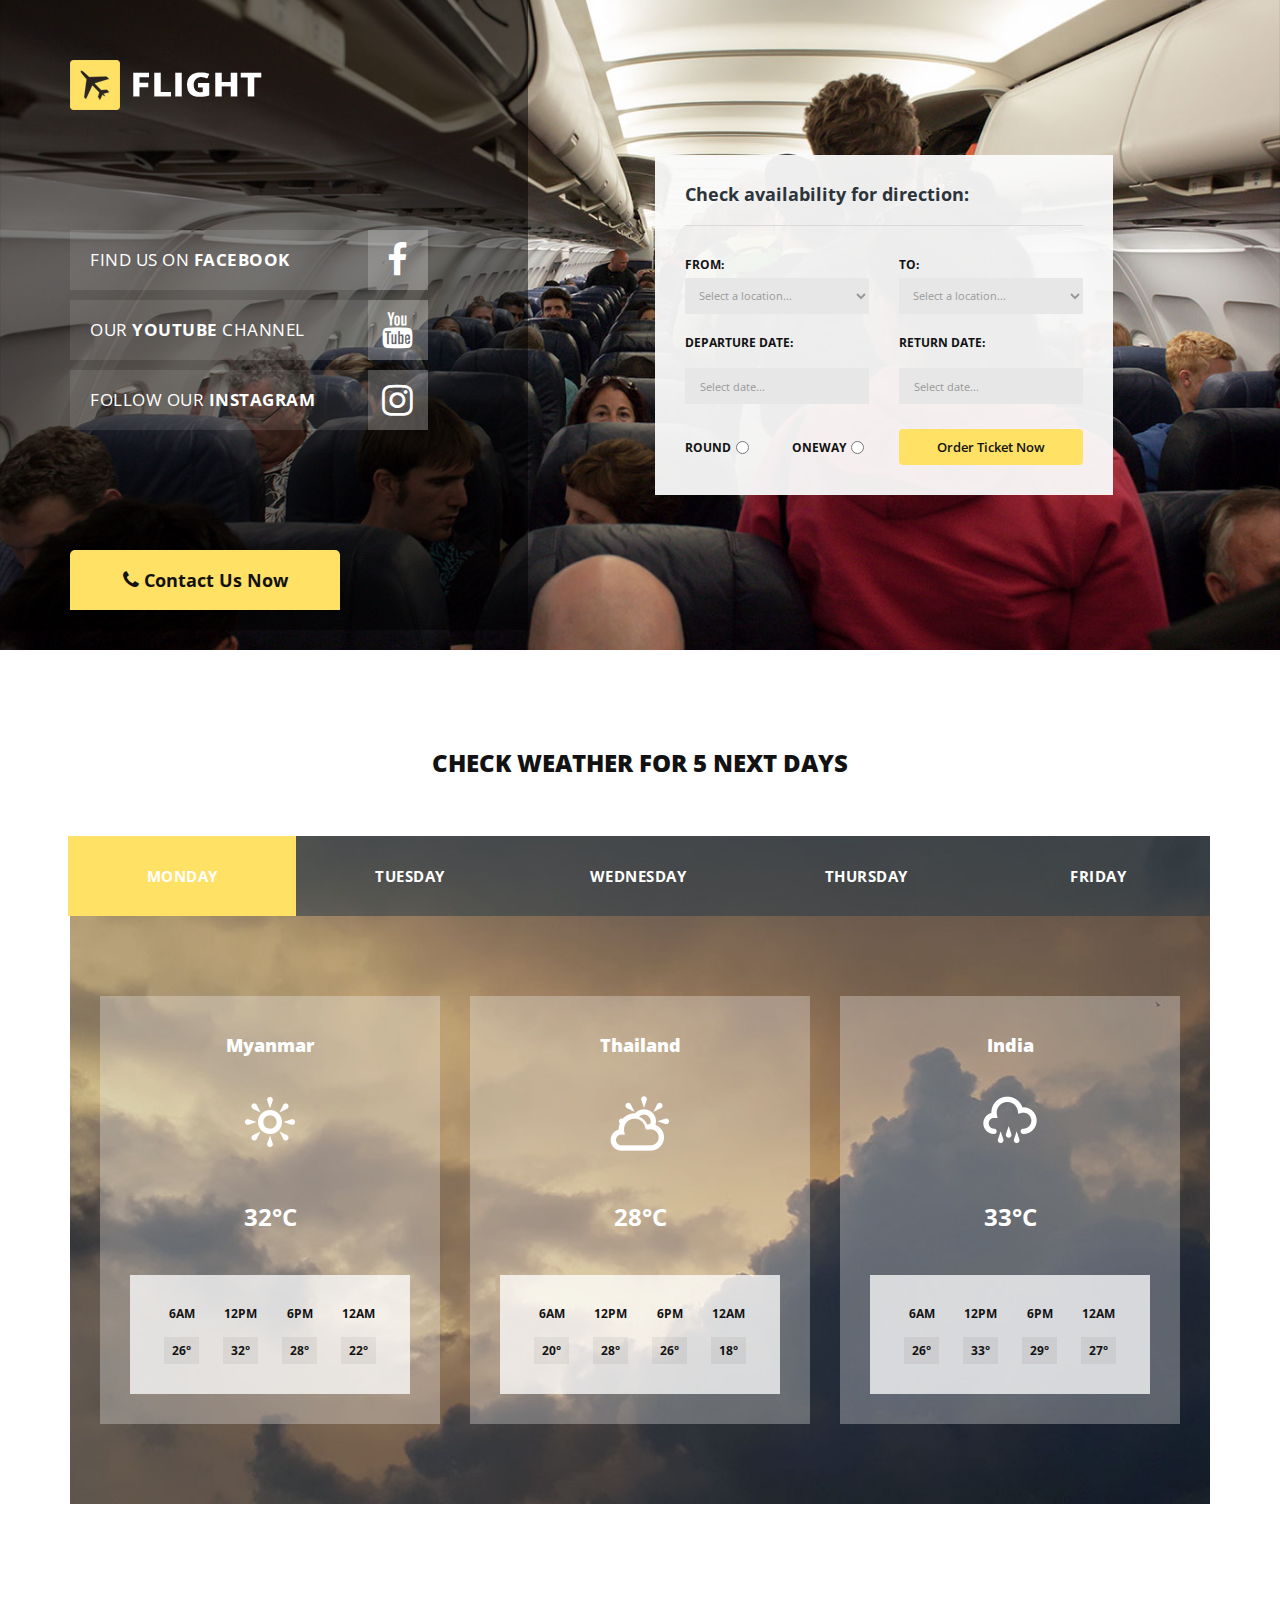
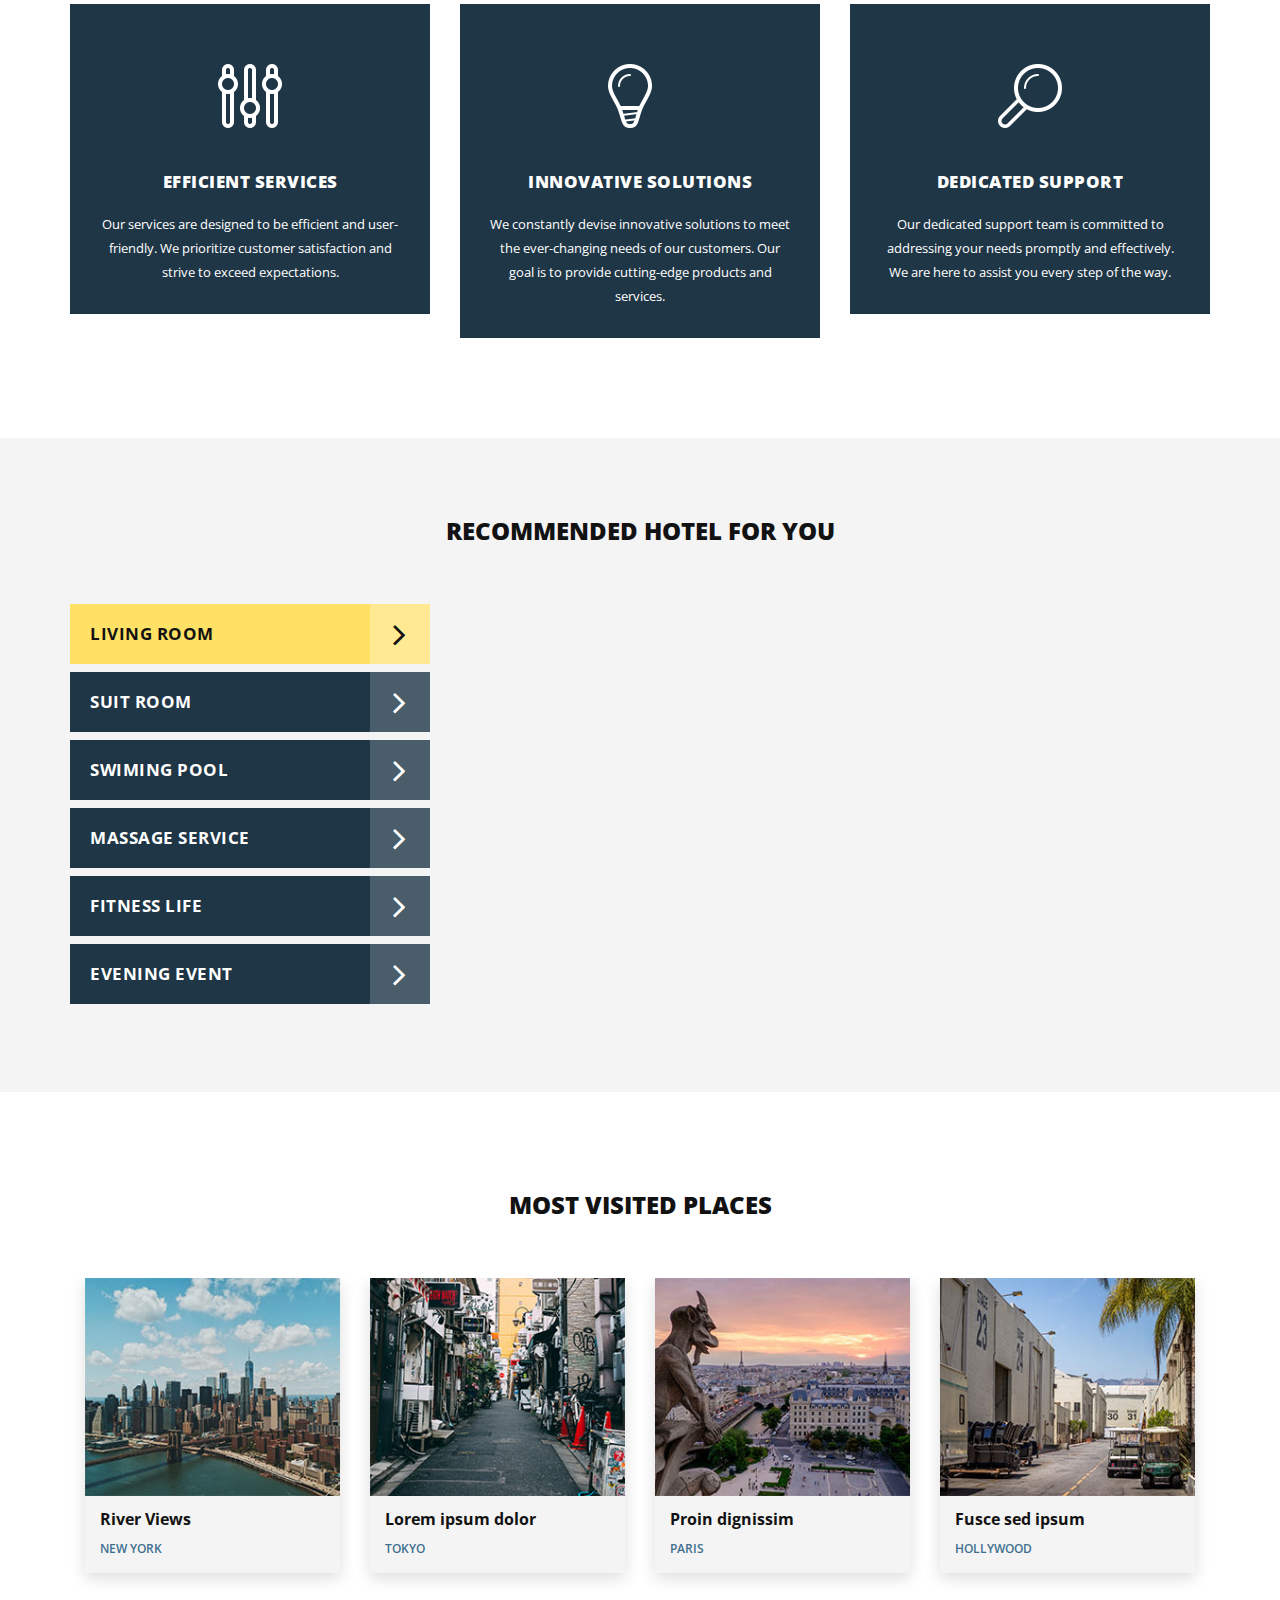
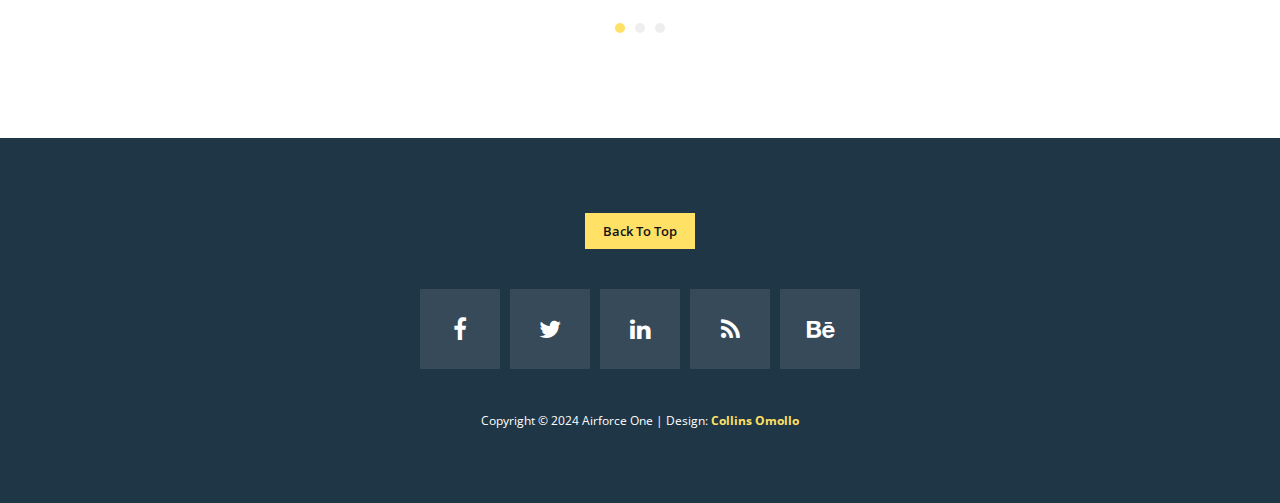
==== index.html @ 4123f30a "Updated" ====
<!DOCTYPE html>
<html>
    <head>
        <meta charset="utf-8">
        <meta http-equiv="X-UA-Compatible" content="IE=edge,chrome=1">
    	<title>Airforce One</title>   
        <meta name="description" content="">
        <meta name="viewport" content="width=device-width, initial-scale=1">
        <link rel="apple-touch-icon" href="apple-touch-icon.png">
        <link rel="stylesheet" href="css/bootstrap.min.css">
        <link rel="stylesheet" href="css/bootstrap-theme.min.css">
        <link rel="stylesheet" href="css/fontAwesome.css">
        <link rel="stylesheet" href="css/hero-slider.css">
        <link rel="stylesheet" href="css/owl-carousel.css">
        <link rel="stylesheet" href="css/datepicker.css">
        <link rel="stylesheet" href="css/tooplate-style.css">
        <link href="https://fonts.googleapis.com/css?family=Open+Sans:300,400,600,700,800" rel="stylesheet">

        <script src="js/vendor/modernizr-2.8.3-respond-1.4.2.min.js"></script>
    </head>

<body>

    
    <section class="banner" id="top">
        <div class="container">
            <div class="row">
                <div class="col-md-5">
                    <div class="left-side">
                        <div class="logo">
                            <img src="img/logo.png" alt="Flight Template">
                        </div>
                        <div class="tabs-content">
                            
                            <ul class="social-links">
                                <li><a href="http://facebook.com">Find us on <em>Facebook</em><i class="fa fa-facebook"></i></a></li>
                                <li><a href="http://youtube.com">Our <em>YouTube</em> Channel<i class="fa fa-youtube"></i></a></li>
                                <li><a href="http://instagram.com">Follow our <em>instagram</em><i class="fa fa-instagram"></i></a></li>
                            </ul>
                        </div>
                        <div class="page-direction-button">
                            <a href="contact.html"><i class="fa fa-phone"></i>Contact Us Now</a>
                        </div>
                        <br>
                    </div>
                </div>
                <div class="col-md-5 col-md-offset-1">
                    <section id="first-tab-group" class="tabgroup">
                        <div id="tab1">
                            <div class="submit-form">
                                <h4>Check availability for <em>direction</em>:</h4>
                                <form id="form-submit" action="" method="get">
                                    <div class="row">
                                        <div class="col-md-6">
                                            <fieldset>
                                                <label for="from">From:</label>
                                                <select required name='from' onchange='this.form.()'>
                                                    <option value="">Select a location...</option>
                                                    <option value="Cambodia">Cambodia</option>
                                                    <option value="Hong Kong">Hong Kong</option>
                                                    <option value="India">India</option>
                                                    <option value="Japan">Japan</option>
                                                    <option value="Korea">Korea</option>
                                                    <option value="Laos">Laos</option>
                                                    <option value="Myanmar">Myanmar</option>
                                                    <option value="Singapore">Singapore</option>
                                                    <option value="Thailand">Thailand</option>
                                                    <option value="Vietnam">Vietnam</option>
                                                </select>
                                            </fieldset>
                                        </div>
                                        <div class="col-md-6">
                                            <fieldset>
                                                <label for="to">To:</label>
                                                <select required name='to' onchange='this.form.()'>
                                                    <option value="">Select a location...</option>
                                                    <option value="Cambodia">Cambodia</option>
                                                    <option value="Hong Kong">Hong Kong</option>
                                                    <option value="India">India</option>
                                                    <option value="Japan">Japan</option>
                                                    <option value="Korea">Korea</option>
                                                    <option value="Laos">Laos</option>
                                                    <option value="Myanmar">Myanmar</option>
                                                    <option value="Singapore">Singapore</option>
                                                    <option value="Thailand">Thailand</option>
                                                    <option value="Vietnam">Vietnam</option>
                                                </select>
                                            </fieldset>
                                        </div>
                                        <div class="col-md-6">
                                            <fieldset>
                                                <label for="departure">Departure date:</label>
                                                <input name="deparure" type="text" class="form-control date" id="deparure" placeholder="Select date..." required="" onchange='this.form.()'>
                                            </fieldset>
                                        </div>
                                        <div class="col-md-6">
                                            <fieldset>
                                                <label for="return">Return date:</label>
                                                <input name="return" type="text" class="form-control date" id="return" placeholder="Select date..." required="" onchange='this.form.()'>
                                            </fieldset>
                                        </div>
                                        <div class="col-md-6">
                                            <div class="radio-select">
                                                <div class="row">
                                                    <div class="col-md-6 col-sm-6 col-xs-6">
                                                        <label for="round">Round</label>
                                                        <input type="radio" name="trip" id="round" value="round" required="required"onchange='this.form.()'>
                                                    </div>
                                                    <div class="col-md-6 col-sm-6 col-xs-6">
                                                        <label for="oneway">Oneway</label>
                                                        <input type="radio" name="trip" id="oneway" value="one-way" required="required"onchange='this.form.()'>
                                                    </div>
                                                </div>
                                            </div>
                                        </div>
                                        <div class="col-md-6">
                                            <fieldset>
                                                <button type="submit" id="form-submit" class="btn">Order Ticket Now</button>
                                            </fieldset>
                                        </div>
                                    </div>
                                </form>
                            </div>
                        </div>
                    </section>
                </div>
            </div>
        </div>
    </section>



    <div class="tabs-content" id="weather">
        <div class="container">
            <div class="row">
                <div class="col-md-12">
                    <div class="section-heading">
                        <h2>Check Weather For 5 NEXT Days</h2>
                    </div>
                </div>
                <div class="wrapper">
                    <div class="col-md-12">
                        <div class="weather-content">
                            <div class="row">
                                <div class="col-md-12">
                                    <ul class="tabs clearfix" data-tabgroup="second-tab-group">
                                        <li><a href="#monday" class="active">Monday</a></li>
                                        <li><a href="#tuesday">Tuesday</a></li>
                                        <li><a href="#wednesday">Wednesday</a></li>
                                        <li><a href="#thursday">Thursday</a></li>
                                        <li><a href="#friday">Friday</a></li>
                                    </ul>    
                                </div>
                                <div class="col-md-12">
                                    <section id="second-tab-group" class="weathergroup">
                                        <div id="monday">
                                            <div class="row">
                                                <div class="col-md-4">
                                                    <div class="weather-item">
                                                        <h6>Myanmar</h6>
                                                        <div class="weather-icon">
                                                            <img src="img/weather-icon-03.png" alt="">
                                                        </div>
                                                        <span>32&deg;C</span>
                                                        <ul class="time-weather">
                                                            <li>6AM <span>26&deg;</span></li>
                                                            <li>12PM <span>32&deg;</span></li>
                                                            <li>6PM <span>28&deg;</span></li>
                                                            <li>12AM <span>22&deg;</span></li>
                                                        </ul>
                                                    </div>
                                                </div>
                                                <div class="col-md-4">
                                                    <div class="weather-item">
                                                        <h6>Thailand</h6>
                                                        <div class="weather-icon">
                                                            <img src="img/weather-icon-02.png" alt="">
                                                        </div>
                                                        <span>28&deg;C</span>
                                                        <ul class="time-weather">
                                                            <li>6AM <span>20&deg;</span></li>
                                                            <li>12PM <span>28&deg;</span></li>
                                                            <li>6PM <span>26&deg;</span></li>
                                                            <li>12AM <span>18&deg;</span></li>
                                                        </ul>
                                                    </div>
                                                </div>
                                                <div class="col-md-4">
                                                    <div class="weather-item">
                                                        <h6>India</h6>
                                                        <div class="weather-icon">
                                                            <img src="img/weather-icon-01.png" alt="">
                                                        </div>
                                                        <span>33&deg;C</span>
                                                        <ul class="time-weather">
                                                            <li>6AM <span>26&deg;</span></li>
                                                            <li>12PM <span>33&deg;</span></li>
                                                            <li>6PM <span>29&deg;</span></li>
                                                            <li>12AM <span>27&deg;</span></li>
                                                        </ul>
                                                    </div>
                                                </div>
                                            </div>
                                        </div>
                                        <div id="tuesday">
                                            <div class="row">
                                                <div class="col-md-4">
                                                    <div class="weather-item">
                                                        <h6>Myanmar</h6>
                                                        <div class="weather-icon">
                                                            <img src="img/weather-icon-02.png" alt="">
                                                        </div>
                                                        <span>28&deg;C</span>
                                                        <ul class="time-weather">
                                                            <li>6AM <span>18&deg;</span></li>
                                                            <li>12PM <span>27&deg;</span></li>
                                                            <li>6PM <span>25&deg;</span></li>
                                                            <li>12AM <span>17&deg;</span></li>
                                                        </ul>
                                                    </div>
                                                </div>
                                                <div class="col-md-4">
                                                    <div class="weather-item">
                                                        <h6>Thailand</h6>
                                                        <div class="weather-icon">
                                                            <img src="img/weather-icon-03.png" alt="">
                                                        </div>
                                                        <span>31&deg;C</span>
                                                        <ul class="time-weather">
                                                            <li>6AM <span>19&deg;</span></li>
                                                            <li>12PM <span>28&deg;</span></li>
                                                            <li>6PM <span>22&deg;</span></li>
                                                            <li>12AM <span>18&deg;</span></li>
                                                        </ul>
                                                    </div>
                                                </div>
                                                <div class="col-md-4">
                                                    <div class="weather-item">
                                                        <h6>India</h6>
                                                        <div class="weather-icon">
                                                            <img src="img/weather-icon-01.png" alt="">
                                                        </div>
                                                        <span>26&deg;C</span>
                                                        <ul class="time-weather">
                                                            <li>6AM <span>19&deg;</span></li>
                                                            <li>12PM <span>26&deg;</span></li>
                                                            <li>6PM <span>22&deg;</span></li>
                                                            <li>12AM <span>20&deg;</span></li>
                                                        </ul>
                                                    </div>
                                                </div>
                                            </div>
                                        </div>
                                        <div id="wednesday">
                                            <div class="row">
                                                <div class="col-md-4">
                                                    <div class="weather-item">
                                                        <h6>Myanmar</h6>
                                                        <div class="weather-icon">
                                                            <img src="img/weather-icon-03.png" alt="">
                                                        </div>
                                                        <span>31&deg;C</span>
                                                        <ul class="time-weather">
                                                            <li>6AM <span>19&deg;</span></li>
                                                            <li>12PM <span>28&deg;</span></li>
                                                            <li>6PM <span>22&deg;</span></li>
                                                            <li>12AM <span>18&deg;</span></li>
                                                        </ul>
                                                    </div>
                                                </div>
                                                <div class="col-md-4">
                                                    <div class="weather-item">
                                                        <h6>Thailand</h6>
                                                        <div class="weather-icon">
                                                            <img src="img/weather-icon-01.png" alt="">
                                                        </div>
                                                        <span>34&deg;C</span>
                                                        <ul class="time-weather">
                                                            <li>6AM <span>28&deg;</span></li>
                                                            <li>12PM <span>34&deg;</span></li>
                                                            <li>6PM <span>30&deg;</span></li>
                                                            <li>12AM <span>29&deg;</span></li>
                                                        </ul>
                                                    </div>
                                                </div>
                                                <div class="col-md-4">
                                                    <div class="weather-item">
                                                        <h6>India</h6>
                                                        <div class="weather-icon">
                                                            <img src="img/weather-icon-02.png" alt="">
                                                        </div>
                                                        <span>28&deg;C</span>
                                                        <ul class="time-weather">
                                                            <li>6AM <span>18&deg;</span></li>
                                                            <li>12PM <span>27&deg;</span></li>
                                                            <li>6PM <span>25&deg;</span></li>
                                                            <li>12AM <span>17&deg;</span></li>
                                                        </ul>
                                                    </div>
                                                </div>
                                            </div>
                                        </div>
                                        <div id="thursday">
                                            <div class="row">
                                                <div class="col-md-4">
                                                    <div class="weather-item">
                                                        <h6>Myanmar</h6>
                                                        <div class="weather-icon">
                                                            <img src="img/weather-icon-01.png" alt="">
                                                        </div>
                                                        <span>27&deg;C</span>
                                                        <ul class="time-weather">
                                                            <li>6AM <span>21&deg;</span></li>
                                                            <li>12PM <span>27&deg;</span></li>
                                                            <li>6PM <span>22&deg;</span></li>
                                                            <li>12AM <span>18&deg;</span></li>
                                                        </ul>
                                                    </div>
                                                </div>
                                                <div class="col-md-4">
                                                    <div class="weather-item">
                                                        <h6>Thailand</h6>
                                                        <div class="weather-icon">
                                                            <img src="img/weather-icon-02.png" alt="">
                                                        </div>
                                                        <span>28&deg;C</span>
                                                        <ul class="time-weather">
                                                            <li>6AM <span>18&deg;</span></li>
                                                            <li>12PM <span>27&deg;</span></li>
                                                            <li>6PM <span>25&deg;</span></li>
                                                            <li>12AM <span>17&deg;</span></li>
                                                        </ul>
                                                    </div>
                                                </div>
                                                <div class="col-md-4">
                                                    <div class="weather-item">
                                                        <h6>India</h6>
                                                        <div class="weather-icon">
                                                            <img src="img/weather-icon-03.png" alt="">
                                                        </div>
                                                        <span>31&deg;C</span>
                                                        <ul class="time-weather">
                                                            <li>6AM <span>19&deg;</span></li>
                                                            <li>12PM <span>28&deg;</span></li>
                                                            <li>6PM <span>22&deg;</span></li>
                                                            <li>12AM <span>18&deg;</span></li>
                                                        </ul>
                                                    </div>
                                                </div>
                                            </div>
                                        </div>
                                        <div id="friday">
                                            <div class="row">
                                                <div class="col-md-4">
                                                    <div class="weather-item">
                                                        <h6>Myanmar</h6>
                                                        <div class="weather-icon">
                                                            <img src="img/weather-icon-03.png" alt="">
                                                        </div>
                                                        <span>33&deg;C</span>
                                                        <ul class="time-weather">
                                                            <li>6AM <span>28&deg;</span></li>
                                                            <li>12PM <span>33&deg;</span></li>
                                                            <li>6PM <span>29&deg;</span></li>
                                                            <li>12AM <span>27&deg;</span></li>
                                                        </ul>
                                                    </div>
                                                </div>
                                                <div class="col-md-4">
                                                    <div class="weather-item">
                                                        <h6>Thailand</h6>
                                                        <div class="weather-icon">
                                                            <img src="img/weather-icon-02.png" alt="">
                                                        </div>
                                                        <span>31&deg;C</span>
                                                        <ul class="time-weather">
                                                            <li>6AM <span>24&deg;</span></li>
                                                            <li>12PM <span>31&deg;</span></li>
                                                            <li>6PM <span>26&deg;</span></li>
                                                            <li>12AM <span>23&deg;</span></li>
                                                        </ul>
                                                    </div>
                                                </div>
                                                <div class="col-md-4">
                                                    <div class="weather-item">
                                                        <h6>India</h6>
                                                        <div class="weather-icon">
                                                            <img src="img/weather-icon-01.png" alt="">
                                                        </div>
                                                        <span>28&deg;C</span>
                                                        <ul class="time-weather">
                                                            <li>6AM <span>24&deg;</span></li>
                                                            <li>12PM <span>28&deg;</span></li>
                                                            <li>6PM <span>26&deg;</span></li>
                                                            <li>12AM <span>22&deg;</span></li>
                                                        </ul>
                                                    </div>
                                                </div>
                                            </div>
                                        </div>
                                    </section>
                                </div>
                            </div>
                        </div>
                    </div>
                </div>
            </div>
        </div>
    </div>

   <!-- Services -->
    <section class="services">
        <div class="container">
            <div class="row">
                <div class="col-md-4">
                    <div class="service-item first-service">
                        <div class="service-icon"></div>
                        <h4>Efficient Services</h4>
                        <p>Our services are designed to be efficient and user-friendly. We prioritize customer satisfaction and strive to exceed expectations.</p>
                    </div>
                </div>
                <div class="col-md-4">
                    <div class="service-item second-service">
                        <div class="service-icon"></div>
                        <h4>Innovative Solutions</h4>
                        <p>We constantly devise innovative solutions to meet the ever-changing needs of our customers. Our goal is to provide cutting-edge products and services.</p>
                    </div>
                </div>
                <div class="col-md-4">
                    <div class="service-item third-service">
                        <div class="service-icon"></div>
                        <h4>Dedicated Support</h4>
                        <p>Our dedicated support team is committed to addressing your needs promptly and effectively. We are here to assist you every step of the way.</p>
                    </div>
                </div>
            </div>
        </div>
    </section>
    


    <!-- Recommended Hotels -->
    <div class="tabs-content" id="recommended-hotel">
        <div class="container">
            <div class="row">
                <div class="col-md-12">
                    <div class="section-heading">
                        <h2>Recommended Hotel For You</h2>
                    </div>
                </div>
                <div class="wrapper">
                    <div class="col-md-4">
                            <ul class="tabs clearfix" data-tabgroup="third-tab-group">
                                <li><a href="#livingroom" class="active">Living Room <i class="fa fa-angle-right"></i></a></li>
                                <li><a href="#suitroom">Suit Room <i class="fa fa-angle-right"></i></a></li>
                                <li><a href="#swimingpool">Swiming Pool <i class="fa fa-angle-right"></i></a></li>
                                <li><a href="#massage">Massage Service <i class="fa fa-angle-right"></i></a></li>
                                <li><a href="#fitness">Fitness Life <i class="fa fa-angle-right"></i></a></li>
                                <li><a href="#event">Evening Event <i class="fa fa-angle-right"></i></a></li>
                            </ul>
                        </div>
                    </div>
                    <div class="col-md-8">
                        <section id="third-tab-group" class="recommendedgroup">
                            <div id="livingroom">
                                <div class="text-content">
                                    <iframe width="100%" height="400px" src="https://www.youtube.com/embed/rMxTreSFMgE">
                                    </iframe>
                                </div>
                            </div>
                            <div id="suitroom">
                                <div class="row">
                                    <div class="col-md-12">
                                        <div id="owl-suiteroom" class="owl-carousel owl-theme">
                                            <div class="item">
                                                <div class="suiteroom-item">
                                                    <img src="img/suite-02.jpg" alt="">
                                                    <div class="text-content">
                                                        <h4>Clean And Relaxing Room</h4>
                                                        <span>Aurora Resort</span>
                                                    </div>
                                                </div>
                                            </div>
                                            <div class="item">
                                                <div class="suiteroom-item">
                                                    <img src="img/suite-01.jpg" alt="">
                                                    <div class="text-content">
                                                        <h4>Special Suite Room TV</h4>
                                                        <span>Khao Yai Hotel</span>
                                                    </div>
                                                </div>
                                            </div>
                                            <div class="item">
                                                <div class="suiteroom-item">
                                                    <img src="img/suite-03.jpg" alt="">
                                                    <div class="text-content">
                                                        <h4>The Best Sitting</h4>
                                                        <span>Hotel Grand</span>
                                                    </div>
                                                </div>
                                            </div>
                                        </div>
                                    </div>
                                </div>
                            </div>
                            <div id="swimingpool">
                                <img src="img/swiming-pool.jpg" alt="">
                                <div class="row">
                                    <div class="col-md-12">
                                        <div class="text-content">
                                            <h4>Lovely View Swiming Pool For Special Guests</h4>
                                            <span>Victoria Resort and Spa</span>
                                        </div>
                                    </div>
                                </div>
                            </div>
                            <div id="massage">
                                <img src="img/massage-service.jpg" alt="">
                                <div class="row">
                                    <div class="col-md-12">
                                        <div class="text-content">
                                            <h4>Perfect Place For Relaxation</h4>
                                            <span>Napali Beach</span>
                                        </div>
                                    </div>
                                </div>
                            </div>
                            <div id="fitness">
                                <img src="img/fitness-service.jpg" alt="">
                                <div class="row">
                                    <div class="col-md-12">
                                        <div class="text-content">
                                            <h4>Insane Street Workout</h4>
                                            <span>Hua Hin Beach</span>
                                        </div>
                                    </div>
                                </div>
                            </div>
                            <div id="event">
                                <img src="img/evening-event.jpg" alt="">
                                <div class="row">
                                    <div class="col-md-12">
                                        <div class="text-content">
                                            <h4>Finest Winery Night</h4>
                                            <span>Queen Restaurant</span>
                                        </div>
                                    </div>
                                </div>
                            </div>
                        </section>
                    </div>
                </div>
            </div>
        </div>
    </div>



    <!-- Most visited -->
    
    <section id="most-visited">
        <div class="container">
            <div class="row">
                <div class="col-md-12">
                    <div class="section-heading">
                        <h2>Most Visited Places</h2>
                    </div>
                </div>
                <div class="col-md-12">
                    <div id="owl-mostvisited" class="owl-carousel owl-theme">
                        <div class="item col-md-12">
                            <div class="visited-item">
                                <img src="img/place-01.jpg" alt="">
                                <div class="text-content">
                                    <h4>River Views</h4>
                                    <span>New York</span>
                                </div>
                            </div>
                        </div>
                        <div class="item col-md-12">
                            <div class="visited-item">
                                <img src="img/place-02.jpg" alt="">
                                <div class="text-content">
                                    <h4>Lorem ipsum dolor</h4>
                                    <span>Tokyo</span>
                                </div>
                            </div>
                        </div>
                        <div class="item col-md-12">
                            <div class="visited-item">
                                <img src="img/place-03.jpg" alt="">
                                <div class="text-content">
                                    <h4>Proin dignissim</h4>
                                    <span>Paris</span>
                                </div>
                            </div>
                        </div>
                        <div class="item col-md-12">
                            <div class="visited-item">
                                <img src="img/place-04.jpg" alt="">
                                <div class="text-content">
                                    <h4>Fusce sed ipsum</h4>
                                    <span>Hollywood</span>
                                </div>
                            </div>
                        </div>
                        <div class="item col-md-12">
                            <div class="visited-item">
                                <img src="img/place-02.jpg" alt="">
                                <div class="text-content">
                                    <h4>Vivamus egestas</h4>
                                    <span>Tokyo</span>
                                </div>
                            </div>
                        </div>
                        <div class="item col-md-12">
                            <div class="visited-item">
                                <img src="img/place-01.jpg" alt="">
                                <div class="text-content">
                                    <h4>Aliquam elit metus</h4>
                                    <span>New York</span>
                                </div>
                            </div>
                        </div>
                        <div class="item col-md-12">
                            <div class="visited-item">
                                <img src="img/place-03.jpg" alt="">
                                <div class="text-content">
                                    <h4>Phasellus pharetra</h4>
                                    <span>Paris</span>
                                </div>
                            </div>
                        </div>
                        <div class="item col-md-12">
                            <div class="visited-item">
                                <img src="img/place-04.jpg" alt="">
                                <div class="text-content">
                                    <h4>In in quam efficitur</h4>
                                    <span>Hollywood</span>
                                </div>
                            </div>
                        </div>
                        <div class="item col-md-12">
                            <div class="visited-item">
                                <img src="img/place-01.jpg" alt="">
                                <div class="text-content">
                                    <h4>Sed faucibus odio</h4>
                                    <span>NEW YORK</span>
                                </div>
                            </div>
                        </div>
                        <div class="item col-md-12">
                            <div class="visited-item">
                                <img src="img/place-02.jpg" alt="">
                                <div class="text-content">
                                    <h4>Donec varius porttitor</h4>
                                    <span>Tokyo</span>
                                </div>
                            </div>
                        </div>
                    </div>
                </div>
            </div>
        </div>
    </section>
 



    <footer>
        <div class="container">
            <div class="row">
                <div class="col-md-12">
                    <div class="primary-button">
                        <a href="#" class="scroll-top">Back To Top</a>
                    </div>
                </div>
                <div class="col-md-12">
                    <ul class="social-icons">
                        <li><a href="https://www.facebook.com/tooplate"><i class="fa fa-facebook"></i></a></li>
                        <li><a href="#"><i class="fa fa-twitter"></i></a></li>
                        <li><a href="#"><i class="fa fa-linkedin"></i></a></li>
                        <li><a href="#"><i class="fa fa-rss"></i></a></li>
                        <li><a href="#"><i class="fa fa-behance"></i></a></li>
                    </ul>
                </div>
                <div class="col-md-12">
                    <p>Copyright &copy; 2024 Airforce One
                
                | Design: <a href="https://collinsomollo.netlify.app/" target="_parent"><em>Collins Omollo</em></a></p>
                </div>
            </div>
        </div>
    </footer>


    


    <script src="//ajax.googleapis.com/ajax/libs/jquery/1.11.2/jquery.min.js"></script>
    <script>window.jQuery || document.write('<script src="js/vendor/jquery-1.11.2.min.js"><\/script>')</script>

    <script src="js/vendor/bootstrap.min.js"></script>
    
    <script src="js/datepicker.js"></script>
    <script src="js/plugins.js"></script>
    <script src="js/main.js"></script>

    <script src="http://ajax.googleapis.com/ajax/libs/jquery/1.10.2/jquery.min.js" type="text/javascript"></script>
    <script type="text/javascript">
    $(document).ready(function() {

        

        // navigation click actions 
        $('.scroll-link').on('click', function(event){
            event.preventDefault();
            var sectionID = $(this).attr("data-id");
            scrollToID('#' + sectionID, 750);
        });
        // scroll to top action
        $('.scroll-top').on('click', function(event) {
            event.preventDefault();
            $('html, body').animate({scrollTop:0}, 'slow');         
        });
        // mobile nav toggle
        $('#nav-toggle').on('click', function (event) {
            event.preventDefault();
            $('#main-nav').toggleClass("open");
        });
    });
    // scroll function
    function scrollToID(id, speed){
        var offSet = 0;
        var targetOffset = $(id).offset().top - offSet;
        var mainNav = $('#main-nav');
        $('html,body').animate({scrollTop:targetOffset}, speed);
        if (mainNav.hasClass("open")) {
            mainNav.css("height", "1px").removeClass("in").addClass("collapse");
            mainNav.removeClass("open");
        }
    }
    if (typeof console === "undefined") {
        console = {
            log: function() { }
        };
    }
    </script>
</body>
</html>
---- css/hero-slider.css ----
/* -------------------------------- 

Primary style

-------------------------------- */
*, *::after, *::before {
  -webkit-box-sizing: border-box;
  -moz-box-sizing: border-box;
  box-sizing: border-box;
}

html {
  font-size: 62.5%;
}

body {
  font-family: "Open Sans", sans-serif;
  color: #2c343b;
  background-color: #f2f2f2;
}

a {
  color: #d44457;
  text-decoration: none;
}

img {
  max-width: 100%;
}

/* -------------------------------- 

Main Components 

-------------------------------- */
.cd-header {
  position: absolute;
  z-index: 2;
  top: 0;
  left: 0;
  width: 100%;
  height: 50px;
  background-color: #21272c;
  -webkit-font-smoothing: antialiased;
  -moz-osx-font-smoothing: grayscale;
}
@media only screen and (min-width: 768px) {
  .cd-header {
    height: 70px;
    background-color: transparent;
  }
}

#cd-logo {
  float: left;
  margin: 13px 0 0 5%;
}
#cd-logo img {
  display: block;
}
@media only screen and (min-width: 768px) {
  #cd-logo {
    margin: 23px 0 0 5%;
  }
}

.cd-primary-nav {
  /* mobile first - navigation hidden by default, triggered by tap/click on navigation icon */
  float: right;
  margin-right: 5%;
  width: 44px;
  height: 100%;
}
.cd-primary-nav ul {
  position: absolute;
  top: 0;
  left: 0;
  width: 100%;
  -webkit-transform: translateY(-100%);
  -moz-transform: translateY(-100%);
  -ms-transform: translateY(-100%);
  -o-transform: translateY(-100%);
  transform: translateY(-100%);
}
.cd-primary-nav ul.is-visible {
  box-shadow: 0 3px 8px rgba(0, 0, 0, 0.2);
  -webkit-transform: translateY(50px);
  -moz-transform: translateY(50px);
  -ms-transform: translateY(50px);
  -o-transform: translateY(50px);
  transform: translateY(50px);
}
.cd-primary-nav a {
  display: block;
  height: 50px;
  line-height: 50px;
  padding-left: 5%;
  background: #21272c;
  border-top: 1px solid #333c44;
  color: #ffffff;
}
@media only screen and (min-width: 768px) {
  .cd-primary-nav {
    /* reset navigation values */
    width: auto;
    height: auto;
    background: none;
  }
  .cd-primary-nav ul {
    position: static;
    width: auto;
    -webkit-transform: translateY(0);
    -moz-transform: translateY(0);
    -ms-transform: translateY(0);
    -o-transform: translateY(0);
    transform: translateY(0);
    line-height: 70px;
  }
  .cd-primary-nav ul.is-visible {
    -webkit-transform: translateY(0);
    -moz-transform: translateY(0);
    -ms-transform: translateY(0);
    -o-transform: translateY(0);
    transform: translateY(0);
  }
  .cd-primary-nav li {
    display: inline-block;
    margin-left: 1em;
  }
  .cd-primary-nav a {
    display: inline-block;
    height: auto;
    font-weight: 600;
    line-height: normal;
    background: transparent;
    padding: .6em 1em;
    border-top: none;
  }
}

/* -------------------------------- 

Slider

-------------------------------- */
.cd-hero {
  position: relative;
  -webkit-font-smoothing: antialiased;
  -moz-osx-font-smoothing: grayscale;
}

.cd-hero-slider {
  position: relative;
  height: 360px;
  overflow: hidden;
}
.cd-hero-slider li {
  position: absolute;
  top: 0;
  left: 0;
  width: 100%;
  height: 100%;
  -webkit-transform: translateX(100%);
  -moz-transform: translateX(100%);
  -ms-transform: translateX(100%);
  -o-transform: translateX(100%);
  transform: translateX(100%);
}
.cd-hero-slider li.selected {
  /* this is the visible slide */
  position: relative;
  -webkit-transform: translateX(0);
  -moz-transform: translateX(0);
  -ms-transform: translateX(0);
  -o-transform: translateX(0);
  transform: translateX(0);
}
.cd-hero-slider li.move-left {
  /* slide hidden on the left */
  -webkit-transform: translateX(-100%);
  -moz-transform: translateX(-100%);
  -ms-transform: translateX(-100%);
  -o-transform: translateX(-100%);
  transform: translateX(-100%);
}
.cd-hero-slider li.is-moving, .cd-hero-slider li.selected {
  /* the is-moving class is assigned to the slide which is moving outside the viewport */
  -webkit-transition: -webkit-transform 0.5s;
  -moz-transition: -moz-transform 0.5s;
  transition: transform 0.5s;
}
@media only screen and (min-width: 768px) {
  .cd-hero-slider {
    height: 500px;
  }
}
@media only screen and (min-width: 1170px) {
  .cd-hero-slider {
    height: 680px;
  }
}

/* -------------------------------- 

Single slide style

-------------------------------- */
.cd-hero-slider li {
  background-position: center center;
  background-size: cover;
  background-repeat: no-repeat;
}
.cd-hero-slider li:first-of-type {
  background-image: url(../img/slide_01.jpg);
}
.cd-hero-slider li:nth-of-type(2) {
  background-image: url(../img/slide_02.jpg);
}
.cd-hero-slider li:nth-of-type(3) {
  background-image: url(../img/slide_03.jpg);
}
.cd-hero-slider .cd-full-width,
.cd-hero-slider .cd-half-width {
  position: absolute;
  width: 100%;
  height: 100%;
  z-index: 1;
  left: 0;
  top: 0;
  /* this padding is used to align the text */
  padding-top: 150px;
  text-align: center;
  /* Force Hardware Acceleration in WebKit */
  -webkit-backface-visibility: hidden;
  backface-visibility: hidden;
  -webkit-transform: translateZ(0);
  -moz-transform: translateZ(0);
  -ms-transform: translateZ(0);
  -o-transform: translateZ(0);
  transform: translateZ(0);
}
.cd-hero-slider .cd-img-container {
  /* hide image on mobile device */
  display: none;
}
.cd-hero-slider .cd-img-container img {
  position: absolute;
  left: 50%;
  top: 50%;
  bottom: auto;
  right: auto;
  -webkit-transform: translateX(-50%) translateY(-50%);
  -moz-transform: translateX(-50%) translateY(-50%);
  -ms-transform: translateX(-50%) translateY(-50%);
  -o-transform: translateX(-50%) translateY(-50%);
  transform: translateX(-50%) translateY(-50%);
}
.cd-hero-slider .cd-bg-video-wrapper {
  /* hide video on mobile device */
  display: none;
  position: absolute;
  top: 0;
  left: 0;
  width: 100%;
  height: 100%;
  overflow: hidden;
}
.cd-hero-slider .cd-bg-video-wrapper video {
  /* you won't see this element in the html, but it will be injected using js */
  display: block;
  min-height: 100%;
  min-width: 100%;
  max-width: none;
  height: auto;
  width: auto;
  position: absolute;
  left: 50%;
  top: 50%;
  bottom: auto;
  right: auto;
  -webkit-transform: translateX(-50%) translateY(-50%);
  -moz-transform: translateX(-50%) translateY(-50%);
  -ms-transform: translateX(-50%) translateY(-50%);
  -o-transform: translateX(-50%) translateY(-50%);
  transform: translateX(-50%) translateY(-50%);
}
.cd-hero-slider h2, .cd-hero-slider p {
  text-shadow: 0 1px 3px rgba(0, 0, 0, 0.1);
  line-height: 1.2;
  margin: 0 auto 14px;
  color: #ffffff;
  width: 90%;
  max-width: 400px;
}
.cd-hero-slider h2 {
  font-size: 2.4rem;
}
.cd-hero-slider p {
  font-size: 1.4rem;
  line-height: 1.4;
}
.cd-hero-slider .cd-btn {
  display: inline-block;
  padding: 1.2em 1.4em;
  margin-top: .8em;
  background-color: rgba(212, 68, 87, 0.9);
  font-size: 1.3rem;
  font-weight: 700;
  letter-spacing: 1px;
  color: #ffffff;
  text-transform: uppercase;
  box-shadow: 0 3px 6px rgba(0, 0, 0, 0.1);
  -webkit-transition: background-color 0.2s;
  -moz-transition: background-color 0.2s;
  transition: background-color 0.2s;
}
.cd-hero-slider .cd-btn.secondary {
  background-color: rgba(22, 26, 30, 0.8);
}
.cd-hero-slider .cd-btn:nth-of-type(2) {
  margin-left: 1em;
}
.no-touch .cd-hero-slider .cd-btn:hover {
  background-color: #d44457;
}
.no-touch .cd-hero-slider .cd-btn.secondary:hover {
  background-color: #161a1e;
}
@media only screen and (min-width: 768px) {
  .cd-hero-slider .cd-full-width,
  .cd-hero-slider .cd-half-width {
    padding-top: 200px;
  }
  .cd-hero-slider .cd-bg-video-wrapper {
    display: block;
  }
  .cd-hero-slider .cd-half-width {
    width: 45%;
  }
  .cd-hero-slider .cd-half-width:first-of-type {
    left: 5%;
  }
  .cd-hero-slider .cd-half-width:nth-of-type(2) {
    right: 5%;
    left: auto;
  }
  .cd-hero-slider .cd-img-container {
    display: block;
  }
  .cd-hero-slider h2, .cd-hero-slider p {
    max-width: 520px;
  }
  .cd-hero-slider h2 {
    font-size: 2.4em;
    font-weight: 300;
  }
  .cd-hero-slider .cd-btn {
    font-size: 1.4rem;
  }
}
@media only screen and (min-width: 1170px) {
  .cd-hero-slider .cd-full-width,
  .cd-hero-slider .cd-half-width {
    padding-top: 250px;
  }
  .cd-hero-slider h2, .cd-hero-slider p {
    margin-bottom: 20px;
  }
  .cd-hero-slider h2 {
    font-size: 3.2em;
  }
  .cd-hero-slider p {
    font-size: 1.6rem;
  }
}

/* -------------------------------- 

Single slide animation

-------------------------------- */
@media only screen and (min-width: 768px) {
  .cd-hero-slider .cd-half-width {
    opacity: 0;
    -webkit-transform: translateX(40px);
    -moz-transform: translateX(40px);
    -ms-transform: translateX(40px);
    -o-transform: translateX(40px);
    transform: translateX(40px);
  }
  .cd-hero-slider .move-left .cd-half-width {
    -webkit-transform: translateX(-40px);
    -moz-transform: translateX(-40px);
    -ms-transform: translateX(-40px);
    -o-transform: translateX(-40px);
    transform: translateX(-40px);
  }
  .cd-hero-slider .selected .cd-half-width {
    /* this is the visible slide */
    opacity: 1;
    -webkit-transform: translateX(0);
    -moz-transform: translateX(0);
    -ms-transform: translateX(0);
    -o-transform: translateX(0);
    transform: translateX(0);
  }
  .cd-hero-slider .is-moving .cd-half-width {
    /* this is the slide moving outside the viewport 
    wait for the end of the transition on the <li> parent before set opacity to 0 and translate to 40px/-40px */
    -webkit-transition: opacity 0s 0.5s, -webkit-transform 0s 0.5s;
    -moz-transition: opacity 0s 0.5s, -moz-transform 0s 0.5s;
    transition: opacity 0s 0.5s, transform 0s 0.5s;
  }
  .cd-hero-slider li.selected.from-left .cd-half-width:nth-of-type(2),
  .cd-hero-slider li.selected.from-right .cd-half-width:first-of-type {
    /* this is the selected slide - different animation if it's entering from left or right */
    -webkit-transition: opacity 0.4s 0.2s, -webkit-transform 0.5s 0.2s;
    -moz-transition: opacity 0.4s 0.2s, -moz-transform 0.5s 0.2s;
    transition: opacity 0.4s 0.2s, transform 0.5s 0.2s;
  }
  .cd-hero-slider li.selected.from-left .cd-half-width:first-of-type,
  .cd-hero-slider li.selected.from-right .cd-half-width:nth-of-type(2) {
    /* this is the selected slide - different animation if it's entering from left or right */
    -webkit-transition: opacity 0.4s 0.4s, -webkit-transform 0.5s 0.4s;
    -moz-transition: opacity 0.4s 0.4s, -moz-transform 0.5s 0.4s;
    transition: opacity 0.4s 0.4s, transform 0.5s 0.4s;
  }
  .cd-hero-slider .cd-full-width h2,
  .cd-hero-slider .cd-full-width p,
  .cd-hero-slider .cd-full-width .cd-btn {
    opacity: 0;
    -webkit-transform: translateX(100px);
    -moz-transform: translateX(100px);
    -ms-transform: translateX(100px);
    -o-transform: translateX(100px);
    transform: translateX(100px);
  }
  .cd-hero-slider .move-left .cd-full-width h2,
  .cd-hero-slider .move-left .cd-full-width p,
  .cd-hero-slider .move-left .cd-full-width .cd-btn {
    opacity: 0;
    -webkit-transform: translateX(-100px);
    -moz-transform: translateX(-100px);
    -ms-transform: translateX(-100px);
    -o-transform: translateX(-100px);
    transform: translateX(-100px);
  }
  .cd-hero-slider .selected .cd-full-width h2,
  .cd-hero-slider .selected .cd-full-width p,
  .cd-hero-slider .selected .cd-full-width .cd-btn {
    /* this is the visible slide */
    opacity: 1;
    -webkit-transform: translateX(0);
    -moz-transform: translateX(0);
    -ms-transform: translateX(0);
    -o-transform: translateX(0);
    transform: translateX(0);
  }
  .cd-hero-slider li.is-moving .cd-full-width h2,
  .cd-hero-slider li.is-moving .cd-full-width p,
  .cd-hero-slider li.is-moving .cd-full-width .cd-btn {
    /* this is the slide moving outside the viewport 
    wait for the end of the transition on the li parent before set opacity to 0 and translate to 100px/-100px */
    -webkit-transition: opacity 0s 0.5s, -webkit-transform 0s 0.5s;
    -moz-transition: opacity 0s 0.5s, -moz-transform 0s 0.5s;
    transition: opacity 0s 0.5s, transform 0s 0.5s;
  }
  .cd-hero-slider li.selected h2 {
    -webkit-transition: opacity 0.4s 0.2s, -webkit-transform 0.5s 0.2s;
    -moz-transition: opacity 0.4s 0.2s, -moz-transform 0.5s 0.2s;
    transition: opacity 0.4s 0.2s, transform 0.5s 0.2s;
  }
  .cd-hero-slider li.selected p {
    -webkit-transition: opacity 0.4s 0.3s, -webkit-transform 0.5s 0.3s;
    -moz-transition: opacity 0.4s 0.3s, -moz-transform 0.5s 0.3s;
    transition: opacity 0.4s 0.3s, transform 0.5s 0.3s;
  }
  .cd-hero-slider li.selected .cd-btn {
    -webkit-transition: opacity 0.4s 0.4s, -webkit-transform 0.5s 0.4s, background-color 0.2s 0s;
    -moz-transition: opacity 0.4s 0.4s, -moz-transform 0.5s 0.4s, background-color 0.2s 0s;
    transition: opacity 0.4s 0.4s, transform 0.5s 0.4s, background-color 0.2s 0s;
  }
}
/* -------------------------------- 

Slider navigation

-------------------------------- */
.cd-slider-nav {
  display: none;
  position: absolute;
  width: 100%;
  bottom: 0;
  z-index: 2;
  text-align: center;
  height: 55px;
  background-color: rgba(0, 1, 1, 0.5);
}
.cd-slider-nav nav, .cd-slider-nav ul, .cd-slider-nav li, .cd-slider-nav a {
  height: 100%;
}
.cd-slider-nav nav {
  display: inline-block;
  position: relative;
}
.cd-slider-nav .cd-marker {
  position: absolute;
  bottom: 0;
  left: 0;
  width: 60px;
  height: 100%;
  color: #d44457;
  background-color: #ffffff;
  box-shadow: inset 0 2px 0 currentColor;
  -webkit-transition: -webkit-transform 0.2s, box-shadow 0.2s;
  -moz-transition: -moz-transform 0.2s, box-shadow 0.2s;
  transition: transform 0.2s, box-shadow 0.2s;
}
.cd-slider-nav .cd-marker.item-2 {
  -webkit-transform: translateX(100%);
  -moz-transform: translateX(100%);
  -ms-transform: translateX(100%);
  -o-transform: translateX(100%);
  transform: translateX(100%);
}
.cd-slider-nav .cd-marker.item-3 {
  -webkit-transform: translateX(200%);
  -moz-transform: translateX(200%);
  -ms-transform: translateX(200%);
  -o-transform: translateX(200%);
  transform: translateX(200%);
}
.cd-slider-nav .cd-marker.item-4 {
  -webkit-transform: translateX(300%);
  -moz-transform: translateX(300%);
  -ms-transform: translateX(300%);
  -o-transform: translateX(300%);
  transform: translateX(300%);
}
.cd-slider-nav .cd-marker.item-5 {
  -webkit-transform: translateX(400%);
  -moz-transform: translateX(400%);
  -ms-transform: translateX(400%);
  -o-transform: translateX(400%);
  transform: translateX(400%);
}
.cd-slider-nav ul::after {
  clear: both;
  content: "";
  display: table;
}
.cd-slider-nav li {
  display: inline-block;
  width: 60px;
  float: left;
}
.cd-slider-nav li.selected a {
  color: #2c343b;
}
.no-touch .cd-slider-nav li.selected a:hover {
  background-color: transparent;
}
.cd-slider-nav a {
  display: block;
  position: relative;
  padding-top: 35px;
  font-size: 1rem;
  font-weight: 700;
  color: #a8b4be;
  -webkit-transition: background-color 0.2s;
  -moz-transition: background-color 0.2s;
  transition: background-color 0.2s;
}
.cd-slider-nav a::before {
  content: '';
  position: absolute;
  width: 24px;
  height: 24px;
  top: 8px;
  left: 50%;
  right: auto;
  -webkit-transform: translateX(-50%);
  -moz-transform: translateX(-50%);
  -ms-transform: translateX(-50%);
  -o-transform: translateX(-50%);
  transform: translateX(-50%);
}
.no-touch .cd-slider-nav a:hover {
  background-color: rgba(0, 1, 1, 0.5);
}
.cd-slider-nav li:first-of-type a::before {
  background-position: 0 0;
}
.cd-slider-nav li.selected:first-of-type a::before {
  background-position: 0 -24px;
}
.cd-slider-nav li:nth-of-type(2) a::before {
  background-position: -24px 0;
}
.cd-slider-nav li.selected:nth-of-type(2) a::before {
  background-position: -24px -24px;
}
.cd-slider-nav li:nth-of-type(3) a::before {
  background-position: -48px 0;
}
.cd-slider-nav li.selected:nth-of-type(3) a::before {
  background-position: -48px -24px;
}
.cd-slider-nav li:nth-of-type(4) a::before {
  background-position: -72px 0;
}
.cd-slider-nav li.selected:nth-of-type(4) a::before {
  background-position: -72px -24px;
}
.cd-slider-nav li:nth-of-type(5) a::before {
  background-position: -96px 0;
}
.cd-slider-nav li.selected:nth-of-type(5) a::before {
  background-position: -96px -24px;
}
@media only screen and (min-width: 768px) {
  .cd-slider-nav {
    height: 80px;
  }
  .cd-slider-nav .cd-marker,
  .cd-slider-nav li {
    width: 95px;
  }
  .cd-slider-nav a {
    padding-top: 48px;
    font-size: 1.1rem;
    text-transform: uppercase;
  }
  .cd-slider-nav a::before {
    top: 18px;
  }
}

/* -------------------------------- 

Main content

-------------------------------- */
.cd-main-content {
  width: 90%;
  max-width: 768px;
  margin: 0 auto;
  padding: 2em 0;
}
.cd-main-content p {
  font-size: 1.4rem;
  line-height: 1.8;
  color: #999999;
  margin: 2em 0;
}
@media only screen and (min-width: 1170px) {
  .cd-main-content {
    padding: 3em 0;
  }
  .cd-main-content p {
    font-size: 1.6rem;
  }
}

/* -------------------------------- 

Javascript disabled

-------------------------------- */
.no-js .cd-hero-slider li {
  display: none;
}
.no-js .cd-hero-slider li.selected {
  display: block;
}

.no-js .cd-slider-nav {
  display: none;
}
---- css/owl-carousel.css ----
/* 
 *  Core Owl Carousel CSS File
 *  v1.3.3
 */

/* clearfix */
.owl-carousel .owl-wrapper:after {
  content: ".";
  display: block;
  clear: both;
  visibility: hidden;
  line-height: 0;
  height: 0;
}
/* display none until init */
.owl-carousel{
  display: none;
  position: relative;
  width: 100%;
  -ms-touch-action: pan-y;
}
.owl-carousel .owl-wrapper{
  display: none;
  position: relative;
  -webkit-transform: translate3d(0px, 0px, 0px);
}
.owl-carousel .owl-wrapper-outer{
  overflow: hidden;
  position: relative;
  width: 100%;
}
.owl-carousel .owl-wrapper-outer.autoHeight{
  -webkit-transition: height 500ms ease-in-out;
  -moz-transition: height 500ms ease-in-out;
  -ms-transition: height 500ms ease-in-out;
  -o-transition: height 500ms ease-in-out;
  transition: height 500ms ease-in-out;
}
  
.owl-carousel .owl-item{
  float: left;
}

.owl-controls {
  @media (max-width: @screen-sm-max) {
    top: -120px;
  }
  top: -200px;
  width: 100%;
  text-align: center;
  display: inline-block;
}

.owl-controls a {
  color: #336699;
}

.owl-controls a:hover {
  color: #336699;
}

.owl-controls .bg-prev {
  position: absolute;
  z-index: 1;
  width: 50px;
  height: 50px;
  z-index:10; 
  background:#fff; 
  border: 1px solid #336699;
  -webkit-transform: rotate(45deg);
  -moz-transform: rotate(45deg);
  -ms-transform: rotate(45deg);
  -o-transform: rotate(45deg);
  transform: rotate(45deg);
}

.owl-controls .bg-prev:before{
  content:""; 
  display:block; 
  position:absolute; 
  z-index:-1; 
  top:3px; 
  left:3px; 
  right:3px; 
  bottom:3px; 
  border:2px solid #336699
}

.owl-controls .prev {
  left: 15px;
  z-index: 11;
  position: absolute; 
  width: 50px;
  height: 50px;
  line-height: 32px;
}

.owl-controls .prev.active {
  background-image: none;
  outline: 0;
  -webkit-box-shadow: none;
          box-shadow: none;
}

.owl-controls .prev:active {
  background-image: none;
  outline: 0;
  -webkit-box-shadow: none;
          box-shadow: none;
}

.owl-controls .bg-next {
  position: absolute;
  float: right;
  z-index: 1;
  width: 50px;
  height: 50px;
  position:relative; 
  z-index:10; 
  background:#fff; 
  border: 1px solid #336699;
  -webkit-transform: rotate(45deg);
  -moz-transform: rotate(45deg);
  -ms-transform: rotate(45deg);
  -o-transform: rotate(45deg);
  transform: rotate(45deg);
}

.owl-controls .bg-next:before{
  content:""; 
  display:block; 
  position:absolute; 
  z-index:-1; 
  top:3px; 
  left:3px; 
  right:3px; 
  bottom:3px; 
  border:2px solid #336699
}

.owl-controls .next {
  right: 15px;
  z-index: 11;
  position: absolute; 
  width: 50px;
  height: 50px;
  line-height: 32px;
}

.owl-controls .next.active {
  background-image: none;
  outline: 0;
  -webkit-box-shadow: none;
          box-shadow: none;
}

.owl-controls .next:active {
  background-image: none;
  outline: 0;
  -webkit-box-shadow: none;
          box-shadow: none;
}


.owl-theme .owl-controls .owl-page{
  cursor: pointer;
  display: inline-block;
  zoom: 1;
  *display: inline;/*IE7 life-saver */
}
.owl-theme .owl-controls .owl-page a{
  display: block;
  width: 12px;
  height: 12px;
  margin: 0px 5px;
  filter: Alpha(Opacity=50);/*IE7 fix*/
  opacity: 0.5;
  -webkit-border-radius: 20px;
  -moz-border-radius: 20px;
  border-radius: 20px;
  background: transparent;
  border: 2px solid #888;
}

.owl-theme .owl-controls .owl-page.active span,
.owl-theme .owl-controls.clickable .owl-page:hover span{
  filter: Alpha(Opacity=100);/*IE7 fix*/
  opacity: 1;
  display: inline-block;
}
.owl-controls {
  -webkit-user-select: none;
  -khtml-user-select: none;
  -moz-user-select: none;
  -ms-user-select: none;
  user-select: none;
  -webkit-tap-highlight-color: rgba(0, 0, 0, 0);
}

/* fix */
.owl-carousel  .owl-wrapper,
.owl-carousel  .owl-item{
  -webkit-backface-visibility: hidden;
  -moz-backface-visibility:    hidden;
  -ms-backface-visibility:     hidden;
  -webkit-transform: translate3d(0,0,0);
  -moz-transform: translate3d(0,0,0);
  -ms-transform: translate3d(0,0,0);
}
---- css/datepicker.css ----
/*!
 * Datepicker for Bootstrap v1.7.1 (https://github.com/uxsolutions/bootstrap-datepicker)
 *
 * Licensed under the Apache License v2.0 (http://www.apache.org/licenses/LICENSE-2.0)
 */

.datepicker {
  padding: 4px;
  -webkit-border-radius: 4px;
  -moz-border-radius: 4px;
  border-radius: 4px;
  direction: ltr;
}
.datepicker-inline {
  width: 220px;
}
.datepicker-rtl {
  direction: rtl;
}
.datepicker-rtl.dropdown-menu {
  left: auto;
}
.datepicker-rtl table tr td span {
  float: right;
}
.datepicker-dropdown {
  top: 0;
  left: 0;
}
.datepicker-dropdown:before {
  content: '';
  display: inline-block;
  border-left: 7px solid transparent;
  border-right: 7px solid transparent;
  border-bottom: 7px solid #999;
  border-top: 0;
  border-bottom-color: rgba(0, 0, 0, 0.2);
  position: absolute;
}
.datepicker-dropdown:after {
  content: '';
  display: inline-block;
  border-left: 6px solid transparent;
  border-right: 6px solid transparent;
  border-bottom: 6px solid #fff;
  border-top: 0;
  position: absolute;
}
.datepicker-dropdown.datepicker-orient-left:before {
  left: 6px;
}
.datepicker-dropdown.datepicker-orient-left:after {
  left: 7px;
}
.datepicker-dropdown.datepicker-orient-right:before {
  right: 6px;
}
.datepicker-dropdown.datepicker-orient-right:after {
  right: 7px;
}
.datepicker-dropdown.datepicker-orient-bottom:before {
  top: -7px;
}
.datepicker-dropdown.datepicker-orient-bottom:after {
  top: -6px;
}
.datepicker-dropdown.datepicker-orient-top:before {
  bottom: -7px;
  border-bottom: 0;
  border-top: 7px solid #999;
}
.datepicker-dropdown.datepicker-orient-top:after {
  bottom: -6px;
  border-bottom: 0;
  border-top: 6px solid #fff;
}
.datepicker table {
  margin: 0;
  -webkit-touch-callout: none;
  -webkit-user-select: none;
  -khtml-user-select: none;
  -moz-user-select: none;
  -ms-user-select: none;
  user-select: none;
}
.datepicker td,
.datepicker th {
  text-align: center;
  width: 20px;
  height: 20px;
  -webkit-border-radius: 4px;
  -moz-border-radius: 4px;
  border-radius: 4px;
  border: none;
}
.table-striped .datepicker table tr td,
.table-striped .datepicker table tr th {
  background-color: transparent;
}
.datepicker table tr td.day:hover,
.datepicker table tr td.day.focused {
  background: #eee;
  cursor: pointer;
}
.datepicker table tr td.old,
.datepicker table tr td.new {
  color: #999;
}
.datepicker table tr td.disabled,
.datepicker table tr td.disabled:hover {
  background: none;
  color: #999;
  cursor: default;
}
.datepicker table tr td.highlighted {
  background: #d9edf7;
  border-radius: 0;
}
.datepicker table tr td.today,
.datepicker table tr td.today:hover,
.datepicker table tr td.today.disabled,
.datepicker table tr td.today.disabled:hover {
  background-color: #fde19a;
  background-image: -moz-linear-gradient(to bottom, #fdd49a, #fdf59a);
  background-image: -ms-linear-gradient(to bottom, #fdd49a, #fdf59a);
  background-image: -webkit-gradient(linear, 0 0, 0 100%, from(#fdd49a), to(#fdf59a));
  background-image: -webkit-linear-gradient(to bottom, #fdd49a, #fdf59a);
  background-image: -o-linear-gradient(to bottom, #fdd49a, #fdf59a);
  background-image: linear-gradient(to bottom, #fdd49a, #fdf59a);
  background-repeat: repeat-x;
  filter: progid:DXImageTransform.Microsoft.gradient(startColorstr='#fdd49a', endColorstr='#fdf59a', GradientType=0);
  border-color: #fdf59a #fdf59a #fbed50;
  border-color: rgba(0, 0, 0, 0.1) rgba(0, 0, 0, 0.1) rgba(0, 0, 0, 0.25);
  filter: progid:DXImageTransform.Microsoft.gradient(enabled=false);
  color: #000;
}
.datepicker table tr td.today:hover,
.datepicker table tr td.today:hover:hover,
.datepicker table tr td.today.disabled:hover,
.datepicker table tr td.today.disabled:hover:hover,
.datepicker table tr td.today:active,
.datepicker table tr td.today:hover:active,
.datepicker table tr td.today.disabled:active,
.datepicker table tr td.today.disabled:hover:active,
.datepicker table tr td.today.active,
.datepicker table tr td.today:hover.active,
.datepicker table tr td.today.disabled.active,
.datepicker table tr td.today.disabled:hover.active,
.datepicker table tr td.today.disabled,
.datepicker table tr td.today:hover.disabled,
.datepicker table tr td.today.disabled.disabled,
.datepicker table tr td.today.disabled:hover.disabled,
.datepicker table tr td.today[disabled],
.datepicker table tr td.today:hover[disabled],
.datepicker table tr td.today.disabled[disabled],
.datepicker table tr td.today.disabled:hover[disabled] {
  background-color: #fdf59a;
}
.datepicker table tr td.today:active,
.datepicker table tr td.today:hover:active,
.datepicker table tr td.today.disabled:active,
.datepicker table tr td.today.disabled:hover:active,
.datepicker table tr td.today.active,
.datepicker table tr td.today:hover.active,
.datepicker table tr td.today.disabled.active,
.datepicker table tr td.today.disabled:hover.active {
  background-color: #fbf069 \9;
}
.datepicker table tr td.today:hover:hover {
  color: #000;
}
.datepicker table tr td.today.active:hover {
  color: #fff;
}
.datepicker table tr td.range,
.datepicker table tr td.range:hover,
.datepicker table tr td.range.disabled,
.datepicker table tr td.range.disabled:hover {
  background: #eee;
  -webkit-border-radius: 0;
  -moz-border-radius: 0;
  border-radius: 0;
}
.datepicker table tr td.range.today,
.datepicker table tr td.range.today:hover,
.datepicker table tr td.range.today.disabled,
.datepicker table tr td.range.today.disabled:hover {
  background-color: #f3d17a;
  background-image: -moz-linear-gradient(to bottom, #f3c17a, #f3e97a);
  background-image: -ms-linear-gradient(to bottom, #f3c17a, #f3e97a);
  background-image: -webkit-gradient(linear, 0 0, 0 100%, from(#f3c17a), to(#f3e97a));
  background-image: -webkit-linear-gradient(to bottom, #f3c17a, #f3e97a);
  background-image: -o-linear-gradient(to bottom, #f3c17a, #f3e97a);
  background-image: linear-gradient(to bottom, #f3c17a, #f3e97a);
  background-repeat: repeat-x;
  filter: progid:DXImageTransform.Microsoft.gradient(startColorstr='#f3c17a', endColorstr='#f3e97a', GradientType=0);
  border-color: #f3e97a #f3e97a #edde34;
  border-color: rgba(0, 0, 0, 0.1) rgba(0, 0, 0, 0.1) rgba(0, 0, 0, 0.25);
  filter: progid:DXImageTransform.Microsoft.gradient(enabled=false);
  -webkit-border-radius: 0;
  -moz-border-radius: 0;
  border-radius: 0;
}
.datepicker table tr td.range.today:hover,
.datepicker table tr td.range.today:hover:hover,
.datepicker table tr td.range.today.disabled:hover,
.datepicker table tr td.range.today.disabled:hover:hover,
.datepicker table tr td.range.today:active,
.datepicker table tr td.range.today:hover:active,
.datepicker table tr td.range.today.disabled:active,
.datepicker table tr td.range.today.disabled:hover:active,
.datepicker table tr td.range.today.active,
.datepicker table tr td.range.today:hover.active,
.datepicker table tr td.range.today.disabled.active,
.datepicker table tr td.range.today.disabled:hover.active,
.datepicker table tr td.range.today.disabled,
.datepicker table tr td.range.today:hover.disabled,
.datepicker table tr td.range.today.disabled.disabled,
.datepicker table tr td.range.today.disabled:hover.disabled,
.datepicker table tr td.range.today[disabled],
.datepicker table tr td.range.today:hover[disabled],
.datepicker table tr td.range.today.disabled[disabled],
.datepicker table tr td.range.today.disabled:hover[disabled] {
  background-color: #f3e97a;
}
.datepicker table tr td.range.today:active,
.datepicker table tr td.range.today:hover:active,
.datepicker table tr td.range.today.disabled:active,
.datepicker table tr td.range.today.disabled:hover:active,
.datepicker table tr td.range.today.active,
.datepicker table tr td.range.today:hover.active,
.datepicker table tr td.range.today.disabled.active,
.datepicker table tr td.range.today.disabled:hover.active {
  background-color: #efe24b \9;
}
.datepicker table tr td.selected,
.datepicker table tr td.selected:hover,
.datepicker table tr td.selected.disabled,
.datepicker table tr td.selected.disabled:hover {
  background-color: #9e9e9e;
  background-image: -moz-linear-gradient(to bottom, #b3b3b3, #808080);
  background-image: -ms-linear-gradient(to bottom, #b3b3b3, #808080);
  background-image: -webkit-gradient(linear, 0 0, 0 100%, from(#b3b3b3), to(#808080));
  background-image: -webkit-linear-gradient(to bottom, #b3b3b3, #808080);
  background-image: -o-linear-gradient(to bottom, #b3b3b3, #808080);
  background-image: linear-gradient(to bottom, #b3b3b3, #808080);
  background-repeat: repeat-x;
  filter: progid:DXImageTransform.Microsoft.gradient(startColorstr='#b3b3b3', endColorstr='#808080', GradientType=0);
  border-color: #808080 #808080 #595959;
  border-color: rgba(0, 0, 0, 0.1) rgba(0, 0, 0, 0.1) rgba(0, 0, 0, 0.25);
  filter: progid:DXImageTransform.Microsoft.gradient(enabled=false);
  color: #fff;
  text-shadow: 0 -1px 0 rgba(0, 0, 0, 0.25);
}
.datepicker table tr td.selected:hover,
.datepicker table tr td.selected:hover:hover,
.datepicker table tr td.selected.disabled:hover,
.datepicker table tr td.selected.disabled:hover:hover,
.datepicker table tr td.selected:active,
.datepicker table tr td.selected:hover:active,
.datepicker table tr td.selected.disabled:active,
.datepicker table tr td.selected.disabled:hover:active,
.datepicker table tr td.selected.active,
.datepicker table tr td.selected:hover.active,
.datepicker table tr td.selected.disabled.active,
.datepicker table tr td.selected.disabled:hover.active,
.datepicker table tr td.selected.disabled,
.datepicker table tr td.selected:hover.disabled,
.datepicker table tr td.selected.disabled.disabled,
.datepicker table tr td.selected.disabled:hover.disabled,
.datepicker table tr td.selected[disabled],
.datepicker table tr td.selected:hover[disabled],
.datepicker table tr td.selected.disabled[disabled],
.datepicker table tr td.selected.disabled:hover[disabled] {
  background-color: #808080;
}
.datepicker table tr td.selected:active,
.datepicker table tr td.selected:hover:active,
.datepicker table tr td.selected.disabled:active,
.datepicker table tr td.selected.disabled:hover:active,
.datepicker table tr td.selected.active,
.datepicker table tr td.selected:hover.active,
.datepicker table tr td.selected.disabled.active,
.datepicker table tr td.selected.disabled:hover.active {
  background-color: #ffe165 \9;
}
.datepicker table tr td.active,
.datepicker table tr td.active:hover,
.datepicker table tr td.active.disabled,
.datepicker table tr td.active.disabled:hover {
  background-color: #ffe165;
  background-image: -moz-linear-gradient(to bottom, #08c, #ffe165);
  filter: progid:DXImageTransform.Microsoft.gradient(startColorstr='#08c', endColorstr='#ffe165', GradientType=0);
  border-color: #ffe165 #ffe165 #002a80;
  border-color: rgba(0, 0, 0, 0.1) rgba(0, 0, 0, 0.1) rgba(0, 0, 0, 0.25);
  filter: progid:DXImageTransform.Microsoft.gradient(enabled=false);
  color: #121212;
  text-shadow: 0 -1px 0 rgba(0, 0, 0, 0.25);
}
.datepicker table tr td.active:hover,
.datepicker table tr td.active:hover:hover,
.datepicker table tr td.active.disabled:hover,
.datepicker table tr td.active.disabled:hover:hover,
.datepicker table tr td.active:active,
.datepicker table tr td.active:hover:active,
.datepicker table tr td.active.disabled:active,
.datepicker table tr td.active.disabled:hover:active,
.datepicker table tr td.active.active,
.datepicker table tr td.active:hover.active,
.datepicker table tr td.active.disabled.active,
.datepicker table tr td.active.disabled:hover.active,
.datepicker table tr td.active.disabled,
.datepicker table tr td.active:hover.disabled,
.datepicker table tr td.active.disabled.disabled,
.datepicker table tr td.active.disabled:hover.disabled,
.datepicker table tr td.active[disabled],
.datepicker table tr td.active:hover[disabled],
.datepicker table tr td.active.disabled[disabled],
.datepicker table tr td.active.disabled:hover[disabled] {
  background-color: #ffe165;
}
.datepicker table tr td.active:active,
.datepicker table tr td.active:hover:active,
.datepicker table tr td.active.disabled:active,
.datepicker table tr td.active.disabled:hover:active,
.datepicker table tr td.active.active,
.datepicker table tr td.active:hover.active,
.datepicker table tr td.active.disabled.active,
.datepicker table tr td.active.disabled:hover.active {
  background-color: #ffe165 \9;
}
.datepicker table tr td span {
  display: block;
  width: 23%;
  height: 54px;
  line-height: 54px;
  float: left;
  margin: 1%;
  cursor: pointer;
  -webkit-border-radius: 4px;
  -moz-border-radius: 4px;
  border-radius: 4px;
}
.datepicker table tr td span:hover,
.datepicker table tr td span.focused {
  background: #eee;
}
.datepicker table tr td span.disabled,
.datepicker table tr td span.disabled:hover {
  background: none;
  color: #999;
  cursor: default;
}
.datepicker table tr td span.active,
.datepicker table tr td span.active:hover,
.datepicker table tr td span.active.disabled,
.datepicker table tr td span.active.disabled:hover {
  background-color: #006dcc;
  background-image: -moz-linear-gradient(to bottom, #08c, #ffe165);
  background-image: -ms-linear-gradient(to bottom, #08c, #ffe165);
  background-image: -webkit-gradient(linear, 0 0, 0 100%, from(#08c), to(#ffe165));
  background-image: -webkit-linear-gradient(to bottom, #08c, #ffe165);
  background-image: -o-linear-gradient(to bottom, #08c, #ffe165);
  background-image: linear-gradient(to bottom, #08c, #ffe165);
  background-repeat: repeat-x;
  filter: progid:DXImageTransform.Microsoft.gradient(startColorstr='#08c', endColorstr='#ffe165', GradientType=0);
  border-color: #ffe165 #ffe165 #002a80;
  border-color: rgba(0, 0, 0, 0.1) rgba(0, 0, 0, 0.1) rgba(0, 0, 0, 0.25);
  filter: progid:DXImageTransform.Microsoft.gradient(enabled=false);
  color: #fff;
  text-shadow: 0 -1px 0 rgba(0, 0, 0, 0.25);
}
.datepicker table tr td span.active:hover,
.datepicker table tr td span.active:hover:hover,
.datepicker table tr td span.active.disabled:hover,
.datepicker table tr td span.active.disabled:hover:hover,
.datepicker table tr td span.active:active,
.datepicker table tr td span.active:hover:active,
.datepicker table tr td span.active.disabled:active,
.datepicker table tr td span.active.disabled:hover:active,
.datepicker table tr td span.active.active,
.datepicker table tr td span.active:hover.active,
.datepicker table tr td span.active.disabled.active,
.datepicker table tr td span.active.disabled:hover.active,
.datepicker table tr td span.active.disabled,
.datepicker table tr td span.active:hover.disabled,
.datepicker table tr td span.active.disabled.disabled,
.datepicker table tr td span.active.disabled:hover.disabled,
.datepicker table tr td span.active[disabled],
.datepicker table tr td span.active:hover[disabled],
.datepicker table tr td span.active.disabled[disabled],
.datepicker table tr td span.active.disabled:hover[disabled] {
  background-color: #ffe165;
}
.datepicker table tr td span.active:active,
.datepicker table tr td span.active:hover:active,
.datepicker table tr td span.active.disabled:active,
.datepicker table tr td span.active.disabled:hover:active,
.datepicker table tr td span.active.active,
.datepicker table tr td span.active:hover.active,
.datepicker table tr td span.active.disabled.active,
.datepicker table tr td span.active.disabled:hover.active {
  background-color: #ffe165 \9;
}
.datepicker table tr td span.old,
.datepicker table tr td span.new {
  color: #999;
}
.datepicker .datepicker-switch {
  width: 145px;
}
.datepicker .datepicker-switch,
.datepicker .prev,
.datepicker .next,
.datepicker tfoot tr th {
  cursor: pointer;
}
.datepicker .datepicker-switch:hover,
.datepicker .prev:hover,
.datepicker .next:hover,
.datepicker tfoot tr th:hover {
  background: #eee;
}
.datepicker .prev.disabled,
.datepicker .next.disabled {
  visibility: hidden;
}
.datepicker .cw {
  font-size: 10px;
  width: 12px;
  padding: 0 2px 0 5px;
  vertical-align: middle;
}
.input-append.date .add-on,
.input-prepend.date .add-on {
  cursor: pointer;
}
.input-append.date .add-on i,
.input-prepend.date .add-on i {
  margin-top: 3px;
}
.input-daterange input {
  text-align: center;
}
.input-daterange input:first-child {
  -webkit-border-radius: 3px 0 0 3px;
  -moz-border-radius: 3px 0 0 3px;
  border-radius: 3px 0 0 3px;
}
.input-daterange input:last-child {
  -webkit-border-radius: 0 3px 3px 0;
  -moz-border-radius: 0 3px 3px 0;
  border-radius: 0 3px 3px 0;
}
.input-daterange .add-on {
  display: inline-block;
  width: auto;
  min-width: 16px;
  height: 18px;
  padding: 4px 5px;
  font-weight: normal;
  line-height: 18px;
  text-align: center;
  text-shadow: 0 1px 0 #fff;
  vertical-align: middle;
  background-color: #eee;
  border: 1px solid #ccc;
  margin-left: -5px;
  margin-right: -5px;
}
/*# sourceMappingURL=bootstrap-datepicker.css.map */
---- css/tooplate-style.css ----
* {
    margin: 0;
    padding: 0;
    font-family: 'Open Sans', arial, sans-serif;
}

body {
	overflow-x: hidden;
	background-color: #fff;
}

ul {
	list-style: none;
	margin: 0px;
}

p {
	font-size: 13px;
	line-height: 24px;
}

.section-heading h2 {
	margin-top: 0px;
	margin-bottom: 60px;
	text-align: center;
	font-size: 24px;
	text-transform: uppercase;
	font-weight: 900;
	color: #121212;
}

.page-direction-button a {
	display: inline-block;
	line-height: 60px;
	width: 270px;
	height: 60px;
	border-top-right-radius: 5px;
	border-top-left-radius: 5px;
	background-color: #ffe165;
	font-size: 18px;
	font-weight: 700;
	color: #121212;
	text-align: center;
	text-decoration: none;
	letter-spacing: 0px;
}

.page-direction-button a i {
	margin-right: 5px;
	font-size: 20px;
}

.primary-button a {
	text-decoration: none;
	margin-top: 15px;
	width: auto;
	padding: 0px 18px;
	height: 36px;
	background-color: #ffe165;
	font-size: 13px;
	color: #121212;
	font-weight: 600;
	display: inline-block;
	text-align: center;
	line-height: 36px;
}

.owl-pagination {
  margin-top: -95px;
  opacity: 1;
  display: inline-block;
  position: absolute;
  right: 0px;
  z-index: 9999;
  background-color: rgba(255, 255, 255, 0.25);
  height: 80px;
  line-height: 80px;
  padding: 0px 15px;
}

.owl-page span {
  display: block;
  width: 10px;
  height: 10px;
  margin: 0px 5px;
  filter: alpha(opacity=50);
  opacity: 0.5;
  -webkit-border-radius: 20px;
  -moz-border-radius: 20px;
  border-radius: 20px;
  background: #ffe165;
}

.banner .social-links {
  list-style: none;
  margin-top: 0px;
  padding-right: 100px;
}

.banner .social-links li {
  display: block;
  text-align: center;
  margin: 10px 0px;
  transition: all 0.5s;
}

.banner .social-links a {
  display:block;
  transition: all 0.5s;
  text-align: left;
  text-decoration:none;
  text-transform:uppercase;
  letter-spacing: 0.5px;
  color:#fff;
  font-size: 17px;
  font-weight: 400;
  display: inline-block;
  width: 100%;
  height: 60px;
  line-height: 60px;
  padding-left: 20px;
  background-color: rgba(250, 250, 250, 0.1);
}

.banner .social-links a em {
	font-style: normal;
	font-weight: 700;
}

.banner .social-links a i {
	float: right;
	background-color: rgba(250, 250, 250, 0.2);
	height: 60px;
	width: 60px;
	line-height: 60px;
	text-align: center;
	font-size: 36px;
}

.banner .social-links li:hover {
  background-color: rgba(255, 225, 101, 0.5);
}

.banner .social-links li:hover i {
  background-color: rgba(255, 225, 101, 0.3);
}


.banner {
	background-image: url(../img/banner-bg.jpg);
	background-repeat: no-repeat;
	background-size: cover;
	background-position: center center;
	text-align: center;
}

.banner .left-side {
	text-align: left;
	background-color: rgba(0, 0, 0, 0.5);
	height: 100%;
	margin-left: -100vh;
	padding-left: 100vh;
}

.banner .page-direction-button {
	margin-top: 120px;
}

.banner .logo img {
	padding-top: 60px;
	max-width: 100%;
}

.banner .tabs-content {
	margin-top: 120px;
}

.banner .tabs-content h4 {
	margin-top: 0px;
	margin-bottom: 40px;
	font-size: 24px;
	color: #fff;
	font-weight: 700;
}


.banner .submit-form {
	text-align: left;
	margin: 155px 0px;
	background-color: rgba(250, 250, 250, 0.95);
	padding: 30px;
}


.submit-form h4 {
	width: 100%;
	font-size: 18px;
	font-weight: 700;
	margin-top: 0px;
	margin-bottom: 20px;
	padding-bottom: 20px;
	display: inline-block;
	border-bottom: 1px solid #dbdada;
}

.submit-form h4 em {
	font-style: normal;
}

.submit-form label {
	margin-top: 10px;
	float: left;
	font-size: 12px;
	text-transform: uppercase;
	color: #121212;
}

.submit-form select {
	margin-bottom: 10px;
	width: 100%;
	height: 36px;
	border: none;
	background-color: #e7e7e7;
	font-size: 11px;
	color: #9a9a9a;
	outline: none;
	padding: 0px 10px;
	display: inline-block;
}

.submit-form .date {
	margin-bottom: 10px;
	width: 100%;
	height: 36px;
	border: none;
	background-color: #e7e7e7;
	font-size: 11px;
	color: #9a9a9a;
	outline: none;
	padding-left: 15px;
	margin-left: 0px;
	display: inline-block;
	box-shadow: none;
	border-radius: 0px;
}

.submit-form input {
	margin-top: 12px;
	margin-left: 5px;
	cursor: pointer;
}

.submit-form .radio-select {
	margin-top: 15px;
}

.submit-form button {
	margin-top: 15px;
	width: 100%;
	height: 36px;
	background-color: #ffe165;
	font-size: 13px;
	color: #121212;
	font-weight: 600;
}



#weather {
	margin-top: 100px;
}

.weather-content {
	background-image: url(../img/weather-bg.jpg);
	background-repeat: no-repeat;
	background-size: cover;
	background-position: center center;
	text-align: center;
}

#weather .tabs {
  list-style: none;
  margin-top: 0px;
  padding-right: 0px;
  background-color: rgba(31, 54, 70, 0.5);}

#weather .tabs li {
  display: inline-block;
  text-align: center;
  margin: 0px -2px;
  width: 20%;
}

#weather .tabs li:last-child {
	margin-left: 2px;
}

#weather .tabs a {
  display:block;
  transition: all 0.5s;
  text-align: left;
  text-decoration:none;
  text-transform:uppercase;
  letter-spacing: 0.5px;
  color:#fff;
  font-size: 15px;
  font-weight: 700;
  display: inline-block;
  width: 100%;
  height: 80px;
  line-height: 80px;
  padding-left: 0px;
  text-align: center;
}

#weather .tabs a em {
	font-style: normal;
	font-weight: 700;
}

#weather .tabs .active {
  background-color: #ffe165;
}

#weather .weather-item {
	padding: 40px 30px 30px 30px;
	text-align: center;
	display: block;
	background-color: rgba(250, 250, 250, 0.3);
}

.weathergroup {
	padding: 80px 30px;
}

.weather-item h6 {
	font-size: 18px;
	font-weight: 900;
	color: #fff;
	margin-bottom: 40px;
	margin-top: 0px;
}

.weather-item .weather-icon {
	display: inline-block;
	margin-bottom: 40px;	
	width: 64px;
	height: 64px;
}

.weather-item span {
	display: block;
	font-size: 24px;
	font-weight: 700;
	color: #fff;
}

.weather-item ul {
	background-color: rgba(255, 255, 255, 0.75);
	margin-top: 40px;
	padding: 30px 20px;
}

.weather-item ul li {
	display: inline-block;
	margin: 0px 10px;
	font-size: 12px;
	font-weight: 700;
	color: #121212;
}

.weather-item ul li span {
	margin-top: 15px;
	font-size: 12px;
	color: #121212;
	background-color: rgba(0, 0, 0, 0.05);
	padding: 5px 8px;
}



.services {
	margin-top: 100px;
}

.services .service-item {
	background-color: #1f3646;
	color: #fff;
	padding: 60px 30px 20px 30px;
	text-align: center;
	transition: all 0.5s;
}

.service-item h4 {
	font-size: 17px;
	text-transform: uppercase;
	font-weight: 900;
	letter-spacing: 0.5px;
	margin-top: 40px;
	margin-bottom: 20px;
}

.service-item .service-icon {
	margin: 0 auto;
	background-repeat: no-repeat;
	display: inline-block;
	width: 64px;
	height: 64px;
	text-align: center;
}

.first-service .service-icon {
	background-image: url(../img/service-icon-01.png);
	transition: all 0.5s;
}

.second-service .service-icon {
	background-image: url(../img/service-icon-02.png);
	transition: all 0.5s;
}

.third-service .service-icon {
	background-image: url(../img/service-icon-03.png);
	transition: all 0.5s;
}

.service-item:hover {
	color: #121212;
	background-color: #ffe165;
}

.first-service:hover .service-icon {
	background-image: url(../img/service-icon-01.1.png);
}

.second-service:hover .service-icon {
	background-image: url(../img/service-icon-02.2.png);
}


.third-service:hover .service-icon {
	background-image: url(../img/service-icon-03.3.png);
}




#recommended-hotel {
	margin-top: 100px;
	background-color: #f4f4f4;
	padding: 80px 0px;
}

#recommended-hotel .tabs {
  list-style: none;
  margin-top: 0px;
  padding-right: 0px;
}

#recommended-hotel .tabs li:first-child {
	margin-top: 0px;
}

#recommended-hotel .tabs li {
  display: block;
  text-align: center;
  margin: 8px 0px;
}

#recommended-hotel .tabs a {
  display:block;
  transition: all 0.5s;
  text-align: left;
  text-decoration:none;
  text-transform:uppercase;
  letter-spacing: 0.5px;
  color:#fff;
  font-size: 17px;
  font-weight: 700;
  display: inline-block;
  width: 100%;
  height: 60px;
  line-height: 60px;
  padding-left: 20px;
  background-color: #1f3646;
}

#recommended-hotel .tabs a em {
	font-style: normal;
	font-weight: 700;
}

#recommended-hotel .tabs a i {
	float: right;
	background-color: rgba(250, 250, 250, 0.2);
	height: 60px;
	width: 60px;
	line-height: 60px;
	text-align: center;
	font-size: 36px;
}

#recommended-hotel .tabs .active {
  background-color: #ffe165;
  color: #121212;
}

#recommended-hotel .tabs .active i {
  background-color: rgba(255, 255, 255, 0.3);
}

.recommendedgroup img {
	width: 100%;
	overflow: hidden;
	position: relative;
}

#livingroom {
	width: 100%;
	text-align: center;
	height: 400px!important;
}

#livingroom iframe {
	border: none;
}

#swimingpool .text-content {
	background-color: rgba(31, 54, 70, 0.9);
	position: absolute;
	bottom: 0;
	right: 15px;
	left: 15px;
	height: 80px;
	overflow: hidden;
	color: #fff;
	padding-left: 20px;
}

#owl-suiteroom {
	height: 400px;
}

#swimingpool .text-content h4 {
	font-size: 19px;
	font-weight: 700;
	margin-top: 20px;
	margin-bottom: 5px;
}

#swimingpool .text-content span {
	font-size: 14px;
	text-transform: uppercase;
	color: #fff;
	letter-spacing: 0.5px;
}

#massage .text-content {
	background-color: rgba(31, 54, 70, 0.9);
	position: absolute;
	bottom: 0;
	right: 15px;
	left: 15px;
	height: 80px;
	overflow: hidden;
	color: #fff;
	padding-left: 20px;
}

#massage .text-content h4 {
	font-size: 19px;
	font-weight: 700;
	margin-top: 20px;
	margin-bottom: 5px;
}

#massage .text-content span {
	font-size: 14px;
	text-transform: uppercase;
	color: #fff;
	letter-spacing: 0.5px;
}

#fitness .text-content {
	background-color: rgba(31, 54, 70, 0.9);
	position: absolute;
	bottom: 0;
	right: 15px;
	left: 15px;
	height: 80px;
	overflow: hidden;
	color: #fff;
	padding-left: 20px;
}

#fitness .text-content h4 {
	font-size: 19px;
	font-weight: 700;
	margin-top: 20px;
	margin-bottom: 5px;
}

#fitness .text-content span {
	font-size: 14px;
	text-transform: uppercase;
	color: #fff;
	letter-spacing: 0.5px;
}

#event .text-content {
	background-color: rgba(31, 54, 70, 0.9);
	position: absolute;
	bottom: 0;
	right: 15px;
	left: 15px;
	height: 80px;
	overflow: hidden;
	color: #fff;
	padding-left: 20px;
}

#event .text-content h4 {
	font-size: 19px;
	font-weight: 700;
	margin-top: 20px;
	margin-bottom: 5px;
}

#event .text-content span {
	font-size: 14px;
	text-transform: uppercase;
	color: #fff;
	letter-spacing: 0.5px;
}

.suiteroom-item .text-content {
	background-color: rgba(31, 54, 70, 0.9);
	position: absolute;
	bottom: 0;
	right: 0px;
	left: 0px;
	height: 80px;
	overflow: hidden;
	color: #fff;
	padding-left: 20px;
}

.suiteroom-item .text-content h4 {
	font-size: 19px;
	font-weight: 700;
	margin-top: 20px;
	margin-bottom: 5px;
}

.suiteroom-item .text-content span {
	font-size: 14px;
	text-transform: uppercase;
	color: #fff;
	letter-spacing: 0.5px;
}




#most-visited {
	margin-top: 100px;
	margin-bottom: 100px;
}

.visited-item {
	box-shadow: 0px 5px 15px #ddd;
	margin-bottom: 30px;
}

.visited-item .text-content {
	background-color: #f4f4f4;
	padding: 15px;
}

.visited-item img {
	width: 100%;
	overflow: hidden;
}

.visited-item h4 {
	margin-top: 0px;
	font-size: 16px;
	font-weight: 700;
	color: #121212;
}

.visited-item span {
	font-size: 12px;
	font-weight: 600;
	text-transform: uppercase;
	color: #3f6f90;
}

#owl-mostvisited .owl-pagination {
  margin-top: 20px;
  opacity: 1;
  display: inline-block;
  position: relative;
  text-align: center;
  z-index: 9999;
  background-color: transparent;
  height: 0px;
  line-height: 0px;
  padding: 0px;
}

#owl-mostvisited .owl-page span {
  display: block;
  width: 10px;
  height: 10px;
  margin: 0px 5px;
  filter: alpha(opacity=50);
  opacity: 0.5;
  -webkit-border-radius: 20px;
  -moz-border-radius: 20px;
  border-radius: 20px;
  background: #ddd;
}

#owl-mostvisited .owl-controls .owl-page.active span,
#owl-mostvisited .owl-controls.clickable .owl-page:hover span{
  filter: Alpha(Opacity=100);/*IE7 fix*/
  opacity: 1;
  display: inline-block;
  background: #ffe165;
}



footer {
	text-align: center;
	background-color: #1f3646;
	padding: 60px 0px;
}

footer .primary-button {
	margin-bottom: 40px;
}

footer .social-icons {
	padding: 0;
	margin: 0;
	list-style: none;
}

footer .social-icons li {
	display: inline-block;
	margin: 0px 3px;
}

footer .social-icons li a {
	width: 80px;
	height: 80px;
	display: inline-block;
	line-height: 80px;
	text-align: center;
	color: #fff;
	font-size: 24px;
	background-color: #364a59;
	transition: all 0.5s;
}

footer .social-icons li a:hover {
	background-color: #ffe165;
	color: #1f3646;
}

footer p {
	color: #fff;
	font-size: 12px;
	margin-top: 40px; 	
}

footer p em {
	font-style: normal;
	font-weight: 700;
	color: #ffe165;
}






.page-heading {
	background-image: url(../img/heading-bg.jpg);
	background-repeat: no-repeat;
	background-size: cover;
	background-position: center center;
	text-align: center;
	position: relative;
}

.page-heading .logo {
	padding: 60px 0px;
	text-align: left;
}

.page-heading .page-direction-button {
	text-align: right;
	margin-top: 110px;
}


.contact-us .section-heading h2 {
	margin-top: 100px;
	margin-bottom: 10px;
}

.contact-us .section-heading p {
	font-size: 14px;
	color: #4a4a4a;
	padding: 0px 20%;
	text-align: center;
	margin-bottom: 50px;
}

.contact-us img {
	width: 100%;
	overflow: hidden;
	margin-bottom: 30px;
}

.contact-us h6 {
	margin-bottom: 15px;
	margin-top: 30px;
	font-size: 16px;
	font-weight: 700;
	color: #121212;
}

.contact-us p {
	font-size: 14px;
	color: #4a4a4a;
}



.contact-form {
	margin-top: 100px;
	background-image: url(../img/contact-bg.jpg);
	background-repeat: no-repeat;
	background-size: cover;
	background-position: center center;
	text-align: center;
	padding: 100px 0px;
}

.contact-form h2 {
	color: #fff;
}

.contact-form input {
	font-size: 13px;
	margin-bottom: 30px;
	width: 100%;
	height: 36px;
	padding-left: 15px;
	background-color: #fff;
	color: #4a4a4a;
	outline: none;
	border-radius: 0px;
}

.contact-form textarea {
	font-size: 13px;
	margin-bottom: 30px;
	width: 100%;
	height: 160px;
	max-height: 250px;
	padding-left: 15px;
	background-color: #fff;
	color: #4a4a4a;
	outline: none;
	border-radius: 0px;
}

.contact-form button {
	outline: none;
	width: 190px;
	height: 36px;
	background-color: #ffe165;
	font-size: 13px;
	color: #121212;
	font-weight: 600;
	border-radius: 0px;
}


.map {
	background-color: #f4f4f4;
	padding: 100px 0px;
}




@media (max-width: 991px) {

	.banner .left-side {
		text-align: center;
		overflow: hidden;
		padding-left: 0vh;
		margin-left: -50vh;
		margin-right: -50vh;
		padding-right: 50vh;
		padding-left: 50vh;
	}

	.banner .social-links {
	  list-style: none;
	  margin-top: 0px;
	  padding-right: 15px;
	  padding-left: 15px;
	}

	.banner .page-direction-button {
		margin-top: 50px;
	}

	.banner .logo img {
		padding-top: 40px;
		max-width: 100%;
	}

	.banner .tabs-content {
		margin-top: 60px;
	}

	.banner .submit-form {
		margin: 30px 30px;
	}

	#weather .tabs li {
		display: block;
		text-align: center;
		width: 100%;
		margin: 0px 0px;
	}

	#weather .tabs a {
	  display:block;
	  color:#fff;
	  font-size: 13px;
	  display: block;
	  width: 100%;
	  height: 60px;
	  line-height: 60px;
	  padding-left: 0px;
	  text-align: center;
	}

	#weather .weather-item {
		margin-bottom: 30px;
	}

	.weathergroup {
		padding: 30px 30px 10px 30px;
	}

	.service-item {
		margin: 30px 0px; 
	}

	.page-heading .logo {
		padding: 60px 0px;
		text-align: center;
	}

	.page-heading .page-direction-button {
		text-align: center;
		margin-top: 0px;
	}

	.weather-item h6 {
		margin-bottom: 30px;
	}

	.weather-item .weather-icon {
		margin-bottom: 20px;
	}

	.weather-item ul {
		margin-top: 20px;
		padding: 20px 10px;
	}

	.weather-item ul li {
		margin: 0px 5px;
	}

	footer ul li {
		margin-bottom: 10px!important;
	}
		
}

@media (max-width: 768px) {


	
}

@media (max-width: 480px) {



}
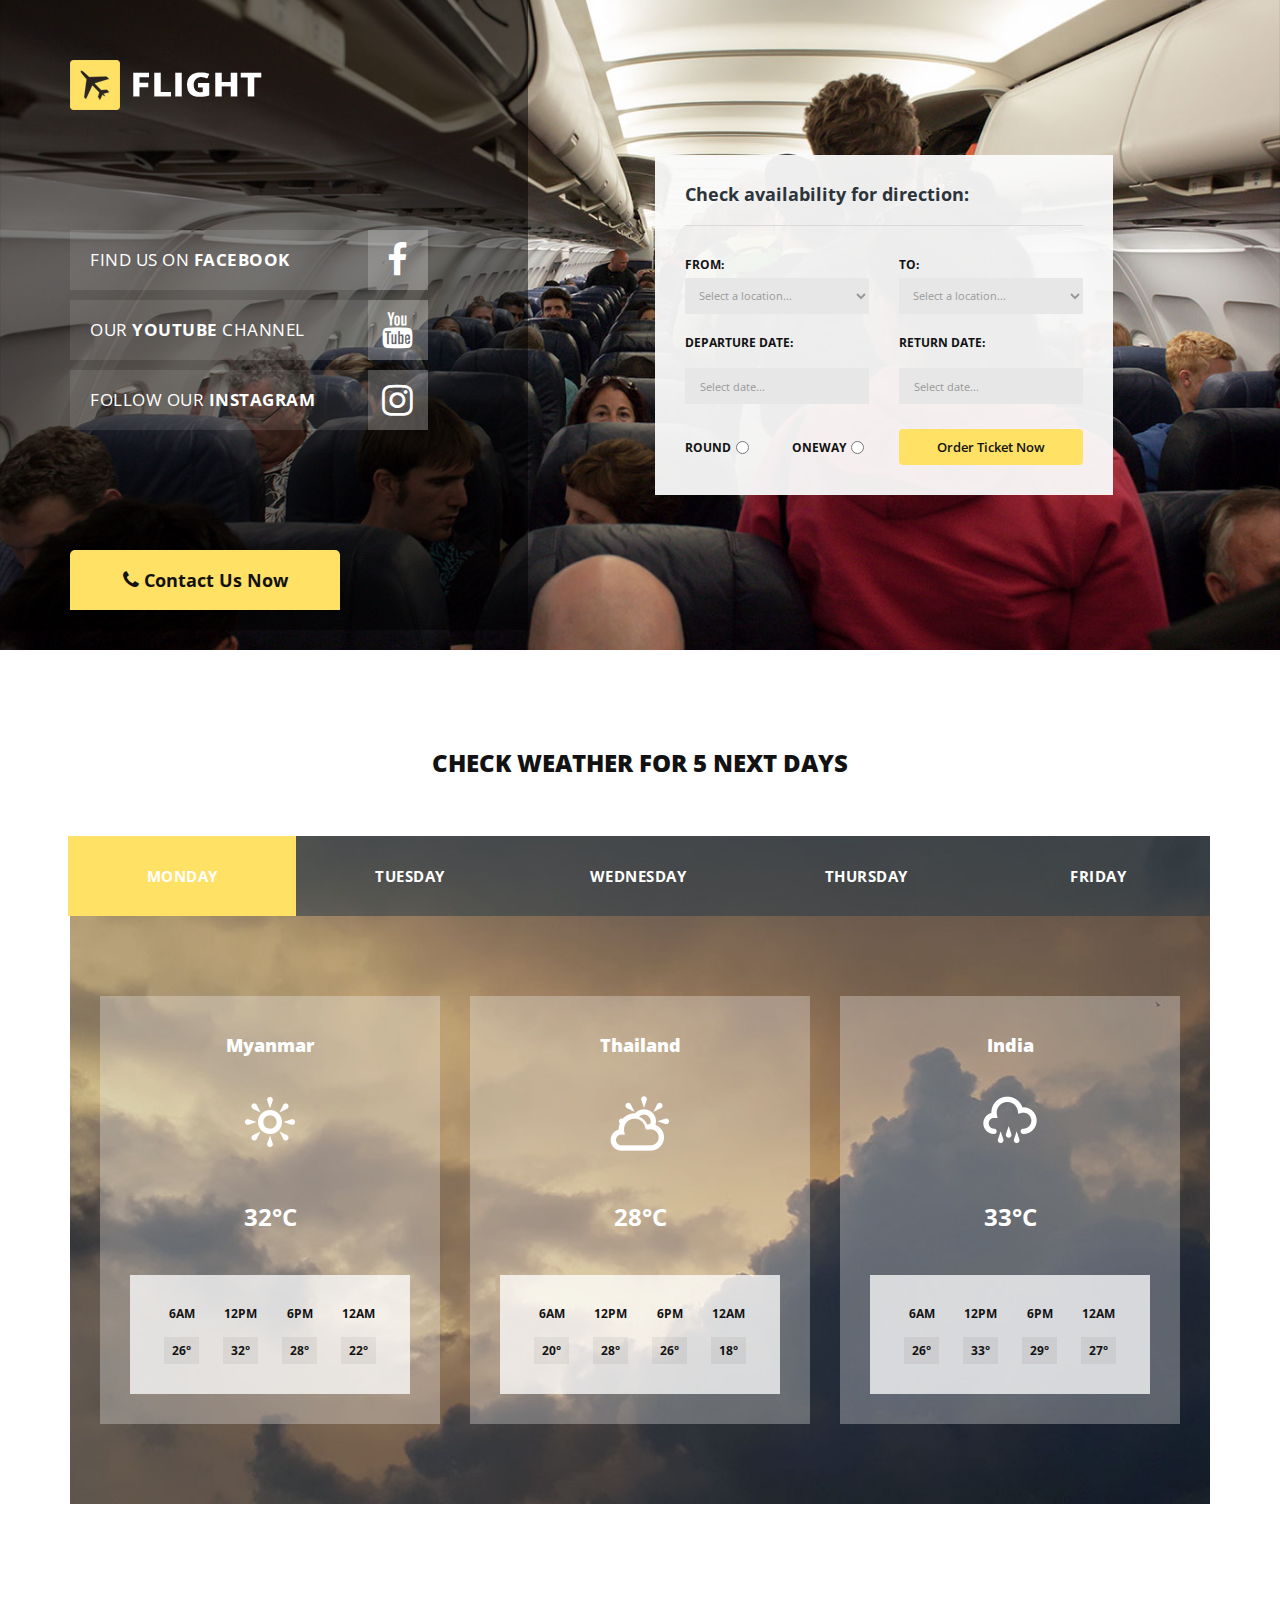
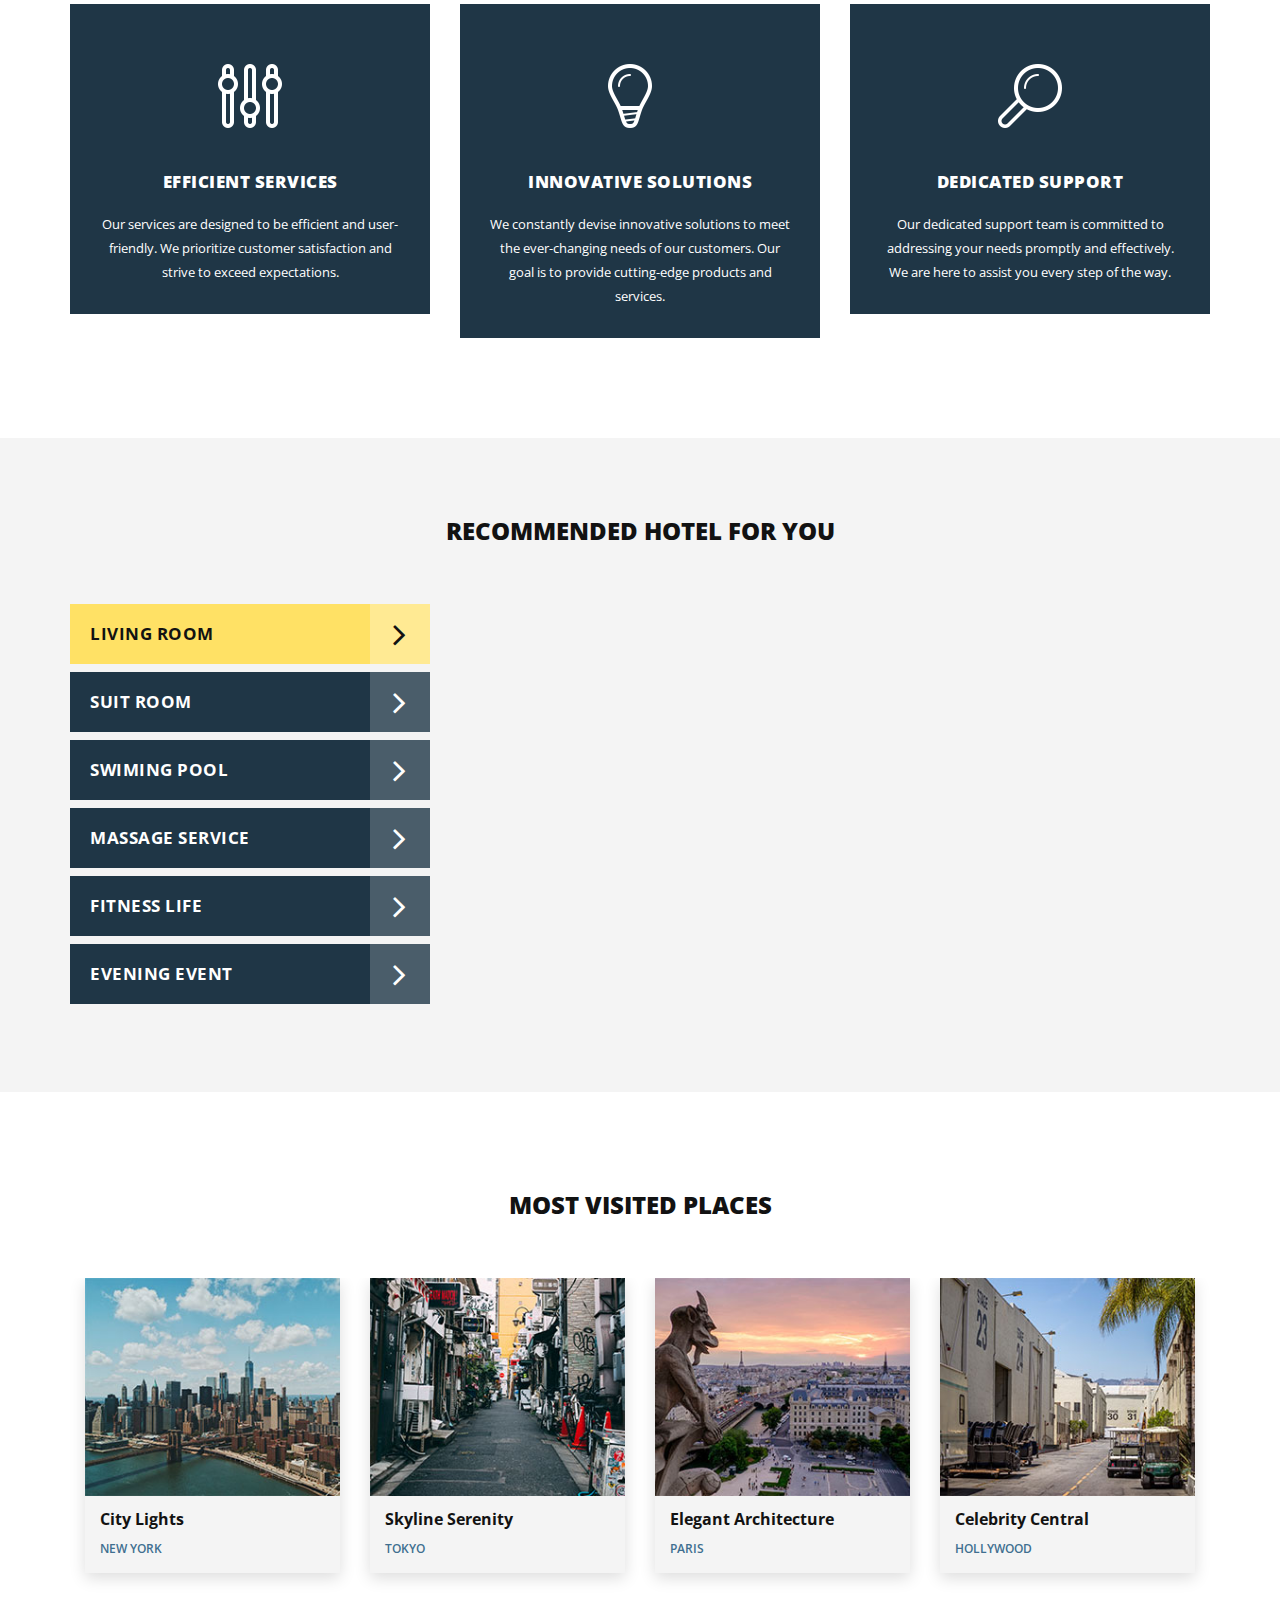
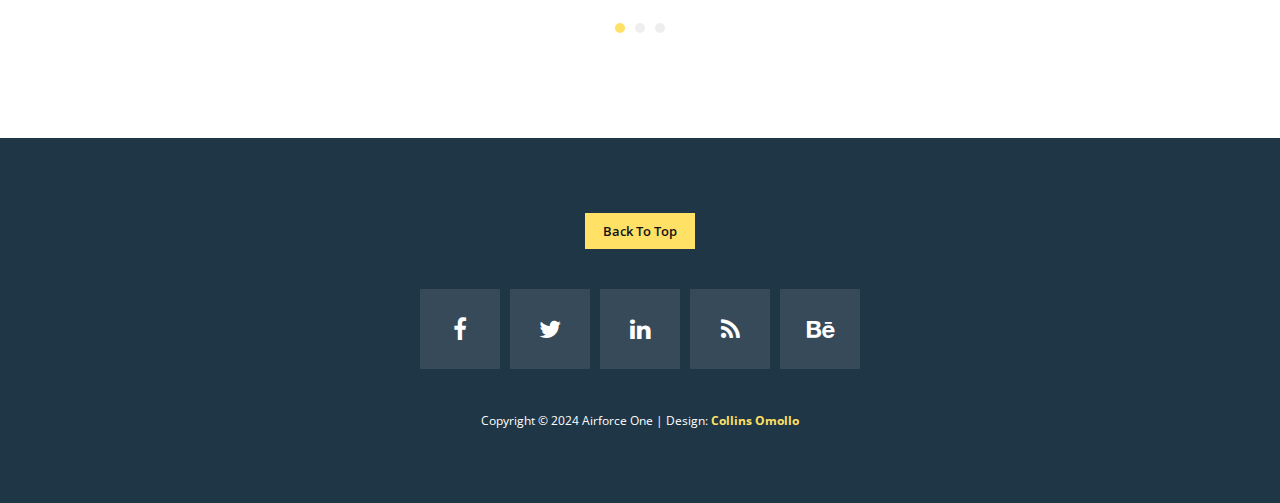
==== commit 9d6de670: "Updated" ====
--- a/index.html
+++ b/index.html
@@ -572,7 +572,7 @@
                             <div class="visited-item">
                                 <img src="img/place-01.jpg" alt="">
                                 <div class="text-content">
-                                    <h4>River Views</h4>
+                                    <h4>City Lights</h4>
                                     <span>New York</span>
                                 </div>
                             </div>
@@ -581,7 +581,7 @@
                             <div class="visited-item">
                                 <img src="img/place-02.jpg" alt="">
                                 <div class="text-content">
-                                    <h4>Lorem ipsum dolor</h4>
+                                    <h4>Skyline Serenity</h4>
                                     <span>Tokyo</span>
                                 </div>
                             </div>
@@ -590,7 +590,7 @@
                             <div class="visited-item">
                                 <img src="img/place-03.jpg" alt="">
                                 <div class="text-content">
-                                    <h4>Proin dignissim</h4>
+                                    <h4>Elegant Architecture</h4>
                                     <span>Paris</span>
                                 </div>
                             </div>
@@ -599,7 +599,7 @@
                             <div class="visited-item">
                                 <img src="img/place-04.jpg" alt="">
                                 <div class="text-content">
-                                    <h4>Fusce sed ipsum</h4>
+                                    <h4>Celebrity Central</h4>
                                     <span>Hollywood</span>
                                 </div>
                             </div>
@@ -608,7 +608,7 @@
                             <div class="visited-item">
                                 <img src="img/place-02.jpg" alt="">
                                 <div class="text-content">
-                                    <h4>Vivamus egestas</h4>
+                                    <h4>Cultural Charisma</h4>
                                     <span>Tokyo</span>
                                 </div>
                             </div>
@@ -617,7 +617,7 @@
                             <div class="visited-item">
                                 <img src="img/place-01.jpg" alt="">
                                 <div class="text-content">
-                                    <h4>Aliquam elit metus</h4>
+                                    <h4>Metropolitan Marvel</h4>
                                     <span>New York</span>
                                 </div>
                             </div>
@@ -626,7 +626,7 @@
                             <div class="visited-item">
                                 <img src="img/place-03.jpg" alt="">
                                 <div class="text-content">
-                                    <h4>Phasellus pharetra</h4>
+                                    <h4>Historical Heritage</h4>
                                     <span>Paris</span>
                                 </div>
                             </div>
@@ -635,7 +635,7 @@
                             <div class="visited-item">
                                 <img src="img/place-04.jpg" alt="">
                                 <div class="text-content">
-                                    <h4>In in quam efficitur</h4>
+                                    <h4>Cinematic Charm</h4>
                                     <span>Hollywood</span>
                                 </div>
                             </div>
@@ -644,7 +644,7 @@
                             <div class="visited-item">
                                 <img src="img/place-01.jpg" alt="">
                                 <div class="text-content">
-                                    <h4>Sed faucibus odio</h4>
+                                    <h4>Urban Energy</h4>
                                     <span>NEW YORK</span>
                                 </div>
                             </div>
@@ -653,7 +653,7 @@
                             <div class="visited-item">
                                 <img src="img/place-02.jpg" alt="">
                                 <div class="text-content">
-                                    <h4>Donec varius porttitor</h4>
+                                    <h4>Fusion of Tradition</h4>
                                     <span>Tokyo</span>
                                 </div>
                             </div>
@@ -663,6 +663,7 @@
             </div>
         </div>
     </section>
+    
  
 
 
